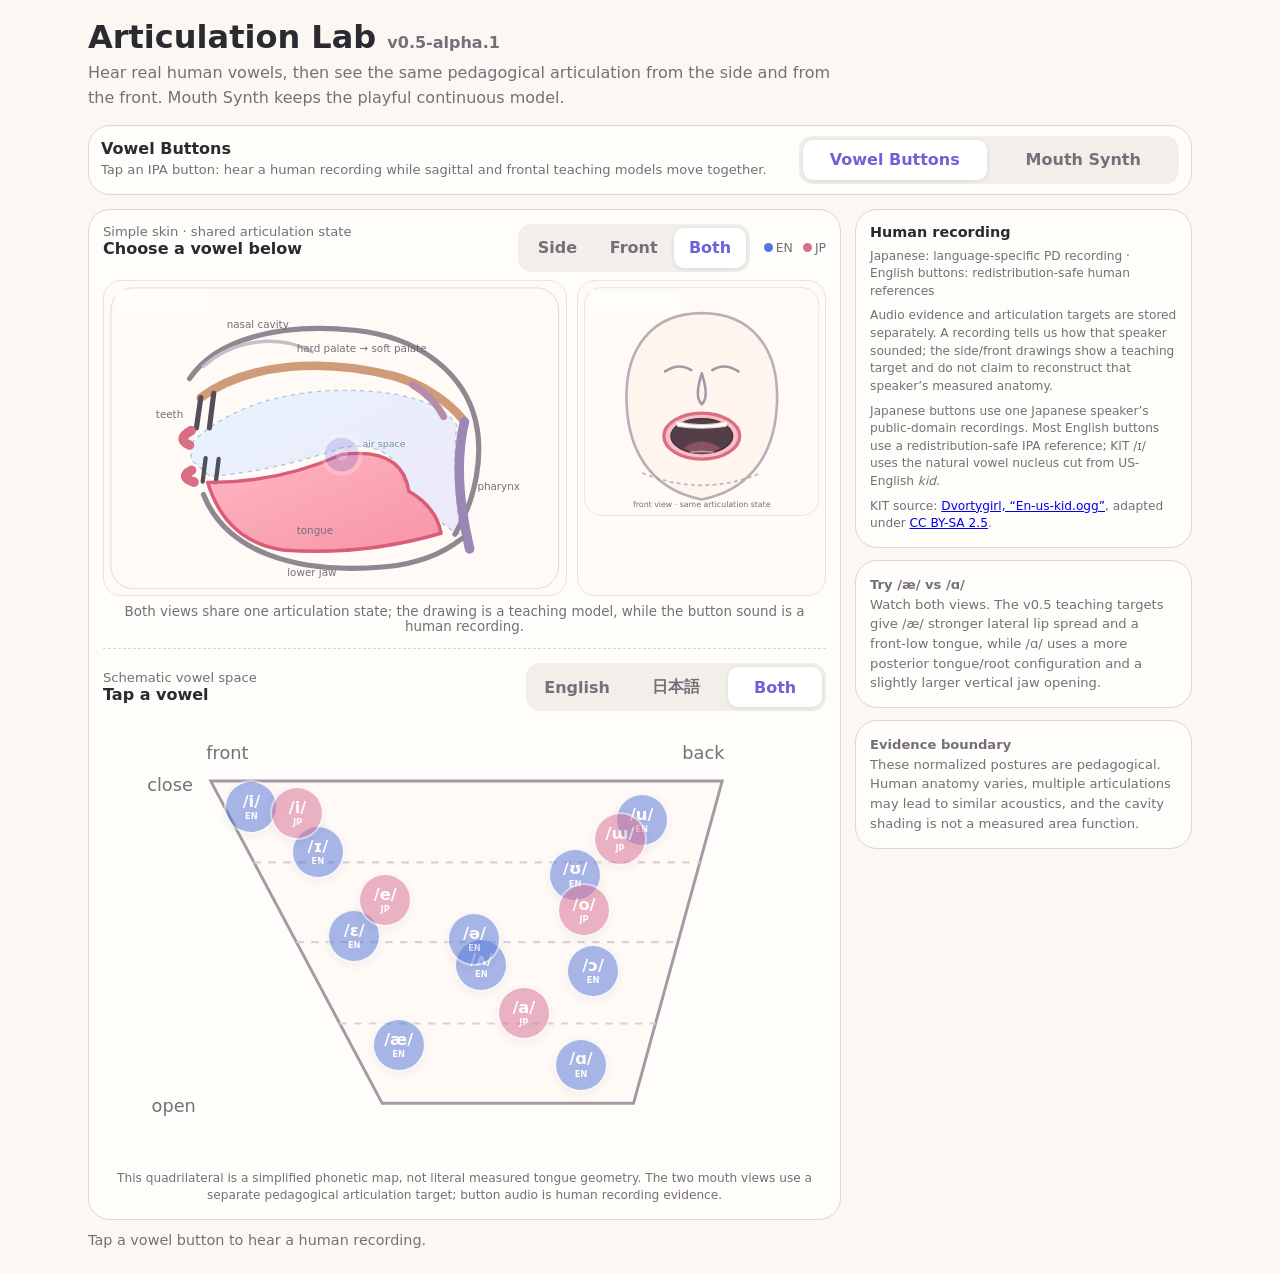
==== articulation-lab/index.html @ a5588b1d "Expose natural coordination and honest acoustic labels" ====
<!doctype html>
<html lang="en">
<head>
  <meta charset="utf-8" />
  <meta name="viewport" content="width=device-width,initial-scale=1" />
  <meta name="color-scheme" content="light" />
  <title>Articulation Lab v0.5-alpha.1</title>
  <link rel="stylesheet" href="styles/base.css" />
</head>
<body>
  <main class="app">
    <header class="hero">
      <div>
        <h1>Articulation Lab <small>v0.5-alpha.1</small></h1>
        <p>Hear real human vowels, then see the same pedagogical articulation from the side and from the front. Mouth Synth keeps the playful continuous model.</p>
      </div>
      <button id="voiceButton" class="voice synth-only" type="button">VOICE ON</button>
    </header>

    <section class="mode-switch panel compact-panel" aria-label="Play mode">
      <div class="mode-copy">
        <strong id="modeTitle">Vowel Buttons</strong>
        <span id="modeDescription">Tap an IPA button: hear a human recording while sagittal and frontal teaching models move together.</span>
      </div>
      <div class="segmented two mode-tabs">
        <button type="button" class="selected" data-play-mode="buttons">Vowel Buttons</button>
        <button type="button" data-play-mode="synth">Mouth Synth</button>
      </div>
    </section>

    <div class="layout">
      <section class="panel stage-panel">
        <div class="stage-head">
          <div>
            <div class="eyebrow">Simple skin · shared articulation state</div>
            <strong id="selectedVowel">Choose a vowel below</strong>
          </div>
          <div class="stage-tools">
            <div class="segmented three view-tabs" aria-label="Articulation view">
              <button type="button" data-view-mode="sagittal">Side</button>
              <button type="button" data-view-mode="frontal">Front</button>
              <button type="button" class="selected" data-view-mode="both">Both</button>
            </div>
            <div class="legend buttons-only"><span class="dot en"></span>EN <span class="dot jp"></span>JP</div>
          </div>
        </div>

        <div class="visual-stage-grid">
          <div class="view-card sagittal-view-card">
            <div class="view-label">Sagittal · side</div>
            <div id="mouthMount"></div>
          </div>
          <div class="view-card frontal-view-card">
            <div class="view-label">Frontal · front</div>
            <div id="frontalMount"></div>
          </div>
        </div>
        <div id="dragHint" class="drag-hint">Both views share one articulation state; the drawing is a teaching model, while the button sound is a human recording.</div>

        <section id="vowelMapSection" class="vowel-map-section buttons-only" aria-labelledby="vowelMapTitle">
          <div class="map-head">
            <div>
              <div class="eyebrow">Schematic vowel space</div>
              <strong id="vowelMapTitle">Tap a vowel</strong>
            </div>
            <div class="segmented three language-tabs">
              <button type="button" data-language-mode="english">English</button>
              <button type="button" data-language-mode="japanese">日本語</button>
              <button type="button" class="selected" data-language-mode="both">Both</button>
            </div>
          </div>
          <div id="vowelMapMount"></div>
          <p class="mini-note map-note">This quadrilateral is a simplified phonetic map, not literal measured tongue geometry. The two mouth views use a separate pedagogical articulation target; button audio is human recording evidence.</p>
        </section>

        <div class="readouts synth-only">
          <div class="readout"><span>Synth F1</span><strong id="f1Value">—</strong></div>
          <div class="readout"><span>Synth F2</span><strong id="f2Value">—</strong></div>
          <div class="readout"><span>Synth F3</span><strong id="f3Value">—</strong></div>
        </div>
        <div class="model-tag synth-only">Mouth Synth articulation→formant map = pedagogical model · not measured anatomy</div>
      </section>

      <aside class="side">
        <section class="panel buttons-only">
          <div class="section-title">Human recording</div>
          <div id="recordingHint" class="mini-note">Loading local recording set…</div>
          <p class="mini-note">Audio evidence and articulation targets are stored separately. A recording tells us how that speaker sounded; the side/front drawings show a teaching target and do not claim to reconstruct that speaker’s measured anatomy.</p>
          <p class="mini-note">Japanese buttons use one Japanese speaker’s public-domain recordings. Most English buttons use a redistribution-safe IPA reference; KIT /ɪ/ uses the natural vowel nucleus cut from US-English <em>kid</em>.</p>
          <p class="mini-note">KIT source: <a href="https://commons.wikimedia.org/wiki/File:En-us-kid.ogg" target="_blank" rel="noreferrer">Dvortygirl, “En-us-kid.ogg”</a>, adapted under <a href="https://creativecommons.org/licenses/by-sa/2.5/" target="_blank" rel="noreferrer">CC BY-SA 2.5</a>.</p>
        </section>

        <section class="panel synth-only">
          <div class="section-title">Synth voice + articulation</div>
          <label class="select-label" for="voiceProfile">Voice</label>
          <select id="voiceProfile" class="voice-select"></select>
          <div id="voiceHint" class="mini-note"></div>

          <div class="control">
            <span class="control-row"><span>Free articulation</span><span>coordination</span></span>
            <div class="segmented two coordination-tabs" aria-label="Free articulation coordination mode">
              <button type="button" data-coordination-mode="independent">Independent</button>
              <button type="button" class="selected" data-coordination-mode="natural">Natural</button>
            </div>
            <div id="coordinationHint" class="mini-note">Natural: dragging the tongue also follows a smooth pedagogical jaw/lip/root coordination field built from the vowel targets.</div>
          </div>

          <label class="control">
            <span class="control-row"><span>Pitch</span><span id="f0Value">245 Hz</span></span>
            <input id="f0" type="range" min="80" max="320" step="1" value="245" />
          </label>
          <label class="control">
            <span class="control-row"><span>Jaw opening</span><span>closed ↔ open · affects F1</span></span>
            <input id="jawOpening" type="range" min="0" max="1" step="0.01" value="0.48" />
          </label>
          <label class="control">
            <span class="control-row"><span>Lip spread</span><span>neutral ↔ spread · visual axis</span></span>
            <input id="lipSpread" type="range" min="0" max="1" step="0.01" value="0.12" />
          </label>
          <label class="control">
            <span class="control-row"><span>Lip rounding</span><span>unrounded ↔ rounded · affects formants</span></span>
            <input id="lipRounding" type="range" min="0" max="1" step="0.01" value="0.1" />
          </label>
          <p class="mini-note">Current synth acoustics respond directly to tongue body position, jaw opening and lip rounding. Lip spread and tongue-root retraction are visual/model-state axes in this alpha; stronger acoustic coupling is deferred until a more principled tract model is used.</p>
        </section>

        <section class="panel note buttons-only">
          <strong>Try /æ/ vs /ɑ/</strong><br />
          Watch both views. The v0.5 teaching targets give /æ/ stronger lateral lip spread and a front-low tongue, while /ɑ/ uses a more posterior tongue/root configuration and a slightly larger vertical jaw opening.
        </section>

        <section class="panel note synth-only">
          <strong>Mouth Synth = continuous synthesis</strong><br />
          In <strong>Natural</strong>, dragging the tongue also moves jaw/lips/root using a smooth interpolation of the vowel teaching targets. In <strong>Independent</strong>, every control stays separate so you can explore unusual combinations deliberately.
        </section>

        <section class="panel note">
          <strong>Evidence boundary</strong><br />
          These normalized postures are pedagogical. Human anatomy varies, multiple articulations may lead to similar acoustics, and the cavity shading is not a measured area function.
        </section>
      </aside>
    </div>
    <div id="status" class="status" aria-live="polite">Tap a vowel button to hear a human recording.</div>
  </main>

  <script src="data/voice-profiles.js"></script>
  <script src="data/articulation-targets.js"></script>
  <script src="data/vowel-presets.js"></script>
  <script src="src/state-store.js"></script>
  <script src="src/constraint-mapper.js"></script>
  <script src="src/natural-coordination.js"></script>
  <script src="src/audio/formant-engine.js"></script>
  <script src="src/audio/sample-player.js"></script>
  <script src="src/renderers/simple-renderer.js"></script>
  <script src="src/renderers/frontal-renderer.js"></script>
  <script src="src/renderers/vowel-map.js"></script>
  <script src="src/app.js"></script>
</body>
</html>
---- articulation-lab/styles/base.css ----
:root {
  --bg:#fbf8f3; --panel:#fffdf9; --card:#fff8f1; --text:#2c2a31; --muted:#746f79;
  --border:#ded6cf; --accent:#6c63d9; --accent-soft:#eceafd; --tongue:#f47f98;
  --palate:#cf9b78; --lip:#d96d82; --airway:#9b86b8; --en:#5577d8; --jp:#d86f93;
}
*{box-sizing:border-box} body{margin:0;background:var(--bg);color:var(--text);font-family:ui-rounded,"Hiragino Maru Gothic ProN","Yu Gothic",system-ui,sans-serif}
button,input,select{font:inherit} button{touch-action:manipulation}.app{max-width:1140px;margin:0 auto;padding:18px}
.hero{display:flex;align-items:flex-start;justify-content:space-between;gap:18px;margin-bottom:14px}.hero h1{font-size:clamp(1.35rem,4vw,2rem);margin:0 0 5px}.hero h1 small{font-size:.5em;color:var(--muted)}.hero p{margin:0;color:var(--muted);max-width:760px;line-height:1.55}
.voice{min-height:48px;border:0;border-radius:16px;padding:0 18px;background:var(--accent);color:white;font-weight:800;cursor:pointer;box-shadow:0 5px 0 rgba(53,46,120,.16)}.voice.active{background:#d45d76}
.panel{background:var(--panel);border:1px solid var(--border);border-radius:22px;padding:14px}.compact-panel{padding:10px 12px}.mode-switch{display:flex;align-items:center;justify-content:space-between;gap:14px;margin-bottom:14px}.mode-copy{min-width:0}.mode-copy strong{display:block}.mode-copy span{display:block;margin-top:3px;color:var(--muted);font-size:.82rem;line-height:1.4}.mode-tabs{min-width:310px;max-width:380px;width:38%}
.layout{display:grid;grid-template-columns:minmax(0,1.52fr) minmax(280px,.68fr);gap:14px}.stage-head{display:flex;justify-content:space-between;gap:12px;align-items:flex-start;margin-bottom:8px}.stage-tools{display:flex;align-items:center;justify-content:flex-end;gap:8px;flex-wrap:wrap}.view-tabs{min-width:232px}.eyebrow{color:var(--muted);font-size:.82rem}.legend{font-size:.78rem;color:var(--muted);white-space:nowrap}.dot{display:inline-block;width:9px;height:9px;border-radius:99px;margin:0 3px 0 6px}.dot.en{background:var(--en)}.dot.jp{background:var(--jp)}
.visual-stage-grid{display:grid;grid-template-columns:minmax(0,1.3fr) minmax(210px,.7fr);gap:10px;align-items:stretch}.view-card{position:relative;min-width:0;border:1px solid #ebe3dc;border-radius:18px;background:#fffaf6;padding:6px;overflow:hidden}.view-label{position:absolute;z-index:3;top:10px;left:12px;border-radius:999px;background:rgba(255,253,249,.88);backdrop-filter:blur(3px);padding:4px 8px;font-size:.68rem;color:var(--muted);border:1px solid rgba(222,214,207,.8)}
#mouthMount,#frontalMount{width:100%}.mouth-stage{position:relative;width:100%}.mouth-svg{width:100%;height:auto;display:block;touch-action:none}.cavity-bg{fill:#fffaf5;stroke:var(--border)}.cavity-air{fill:url(#airGlow);stroke:#a9c7df;stroke-width:1.5;stroke-dasharray:5 5}.air-label{font-size:11px;fill:#7993a7}.face-line,.jaw-line{fill:none;stroke:#8f8891;stroke-width:6;stroke-linecap:round}.palate-line{fill:none;stroke:var(--palate);stroke-width:10;stroke-linecap:round}.nasal-line{fill:none;stroke:#c7bec9;stroke-width:4;stroke-linecap:round}.teeth-line{fill:none;stroke:#544f57;stroke-width:6;stroke-linecap:round}.lower-teeth{stroke-width:5}.lip-line{fill:none;stroke:var(--lip);stroke-width:11;stroke-linecap:round}.pharynx-line{fill:none;stroke:var(--airway);stroke-width:11;stroke-linecap:round}.velum-line{fill:none;stroke:#b58caa;stroke-width:8;stroke-linecap:round}.tongue-shape{fill:url(#tongueGlow);fill-opacity:.72;stroke:#d95d79;stroke-width:4;stroke-linejoin:round}.tongue-handle{fill:var(--accent);stroke:white;stroke-width:5;cursor:default;opacity:.22;transition:opacity .15s ease}.tongue-handle-dot{fill:white;opacity:.22;transition:opacity .15s ease}.mouth-interactive .tongue-handle{cursor:grab;opacity:1}.mouth-interactive .tongue-handle-dot{opacity:1}.mouth-interactive .tongue-handle:active{cursor:grabbing}.tongue-handle:focus{outline:none;stroke:#332c83;stroke-width:7}.anatomy-label{font-size:12px;fill:var(--muted)}
.frontal-face{fill:#fff4ee;stroke:#b9afb5;stroke-width:4}.frontal-eye,.frontal-nose{fill:none;stroke:#a49aa5;stroke-width:4;stroke-linecap:round}.frontal-lip{fill:#f7acba;fill-opacity:.76;stroke:var(--lip);stroke-width:5;stroke-linejoin:round}.frontal-mouth-opening{fill:#523d49;stroke:#3f3038;stroke-width:2}.frontal-teeth{fill:#fffdf8;stroke:#ddd3cc;stroke-width:1.5}.frontal-teeth.lower{fill:#fffaf4}.frontal-tongue{fill:var(--tongue);stroke:#d95d79;stroke-width:2;transition:opacity .12s ease}.frontal-jaw-guide{fill:none;stroke:#a49aa5;stroke-width:3;stroke-dasharray:6 5;opacity:.62}.frontal-stage[data-rounded="true"] .frontal-lip{stroke-width:7}.frontal-stage[data-spread="true"] .frontal-mouth-opening{stroke-width:1.5}
.drag-hint{margin-top:8px;text-align:center;color:var(--muted);font-size:.84rem}.readouts{display:grid;grid-template-columns:repeat(3,1fr);gap:8px;margin-top:10px}.readout{border:1px solid var(--border);border-radius:14px;padding:9px;text-align:center;background:white}.readout span{display:block;color:var(--muted);font-size:.75rem}.readout strong{display:block;margin-top:2px}.side{display:flex;flex-direction:column;gap:12px}.section-title{font-size:.9rem;font-weight:800;margin-bottom:8px}.segmented{display:grid;gap:5px;background:#f2eee9;padding:4px;border-radius:14px}.segmented.two{grid-template-columns:1fr 1fr}.segmented.three{grid-template-columns:repeat(3,1fr)}.segmented button{min-height:40px;border:0;border-radius:10px;background:transparent;color:var(--muted);cursor:pointer;font-weight:700;padding:4px 7px}.segmented button.selected{background:#fff;color:var(--accent);box-shadow:0 1px 5px rgba(50,43,55,.10)}.select-label{font-size:.8rem;color:var(--muted);display:block;margin-bottom:5px}.voice-select{width:100%;min-height:44px;border:1px solid var(--border);border-radius:13px;background:white;color:var(--text);padding:0 10px}.control{display:block;margin:12px 0}.control-row{display:flex;justify-content:space-between;gap:8px;font-size:.88rem}.control-row span:last-child{color:var(--muted)}input[type=range]{width:100%;margin-top:8px;accent-color:var(--accent);min-height:28px}.note{font-size:.82rem;line-height:1.5;color:var(--muted)}.mini-note{font-size:.76rem;line-height:1.45;color:var(--muted);margin:7px 0 0}.status{margin-top:12px;min-height:24px;color:var(--muted);font-size:.9rem}.model-tag{display:inline-block;margin-top:8px;border-radius:999px;background:#f0ece7;padding:5px 8px;font-size:.74rem;color:#625d64}
.vowel-map-section{margin-top:14px;padding-top:14px;border-top:1px dashed var(--border)}.map-head{display:flex;align-items:center;justify-content:space-between;gap:12px;margin-bottom:8px}.language-tabs{min-width:300px}.vowel-map-wrap{position:relative;max-width:680px;margin:4px auto 0}.vowel-map-svg{display:block;width:100%;height:auto}.quad-outline{fill:#fffaf6;stroke:#a49aa5;stroke-width:2}.quad-grid{fill:none;stroke:#d9d1d7;stroke-width:1.5;stroke-dasharray:5 5}.quad-label{font-size:12px;fill:var(--muted)}.vowel-button-layer{position:absolute;inset:0;pointer-events:none}.vowel-map-btn{position:absolute;transform:translate(-50%,-50%);pointer-events:auto;width:54px;height:54px;border-radius:999px;border:2px solid rgba(255,255,255,.92);color:#fff;font-weight:850;display:flex;flex-direction:column;align-items:center;justify-content:center;line-height:1;padding:2px;box-shadow:0 3px 10px rgba(40,35,50,.11);cursor:pointer;opacity:.52;transition:transform .12s ease,opacity .12s ease,box-shadow .12s ease}.vowel-map-btn span{font-size:1.02rem}.vowel-map-btn small{font-size:.52rem;margin-top:2px}.map-english{background:var(--en)}.map-japanese{background:var(--jp)}.vowel-map-btn:hover,.vowel-map-btn:focus-visible{opacity:.82}.vowel-map-btn.selected{opacity:.84;transform:translate(-50%,-50%) scale(1.12);box-shadow:0 0 0 3px rgba(255,255,255,.95),0 4px 14px rgba(40,35,50,.18)}.vowel-map-btn.sounding{animation:vowel-pop .5s ease}.map-note{text-align:center}
@keyframes vowel-pop{0%{transform:translate(-50%,-50%) scale(1)}24%{transform:translate(-50%,-50%) scale(1.24)}100%{transform:translate(-50%,-50%) scale(1.12)}}
body[data-play-mode="buttons"] .synth-only{display:none!important}body[data-play-mode="synth"] .buttons-only{display:none!important}
body[data-view-mode="sagittal"] .frontal-view-card{display:none}body[data-view-mode="sagittal"] .visual-stage-grid{grid-template-columns:1fr}body[data-view-mode="frontal"] .sagittal-view-card{display:none}body[data-view-mode="frontal"] .visual-stage-grid{grid-template-columns:minmax(220px,520px);justify-content:center}
@media(max-width:760px){.app{padding:12px}.hero{flex-direction:column}.voice{width:100%}.layout{grid-template-columns:1fr}.mode-switch{align-items:stretch;flex-direction:column}.mode-tabs{width:100%;max-width:none;min-width:0}.stage-head{flex-direction:column;align-items:stretch}.stage-tools{justify-content:stretch}.view-tabs{width:100%;min-width:0}.legend{text-align:right}.visual-stage-grid{grid-template-columns:1fr}.map-head{align-items:stretch;flex-direction:column}.language-tabs{min-width:0;width:100%}.vowel-map-btn{width:46px;height:46px}.vowel-map-btn span{font-size:.88rem}.quad-label{font-size:11px}}
@media(prefers-reduced-motion:reduce){*{scroll-behavior:auto!important;transition:none!important;animation:none!important}}
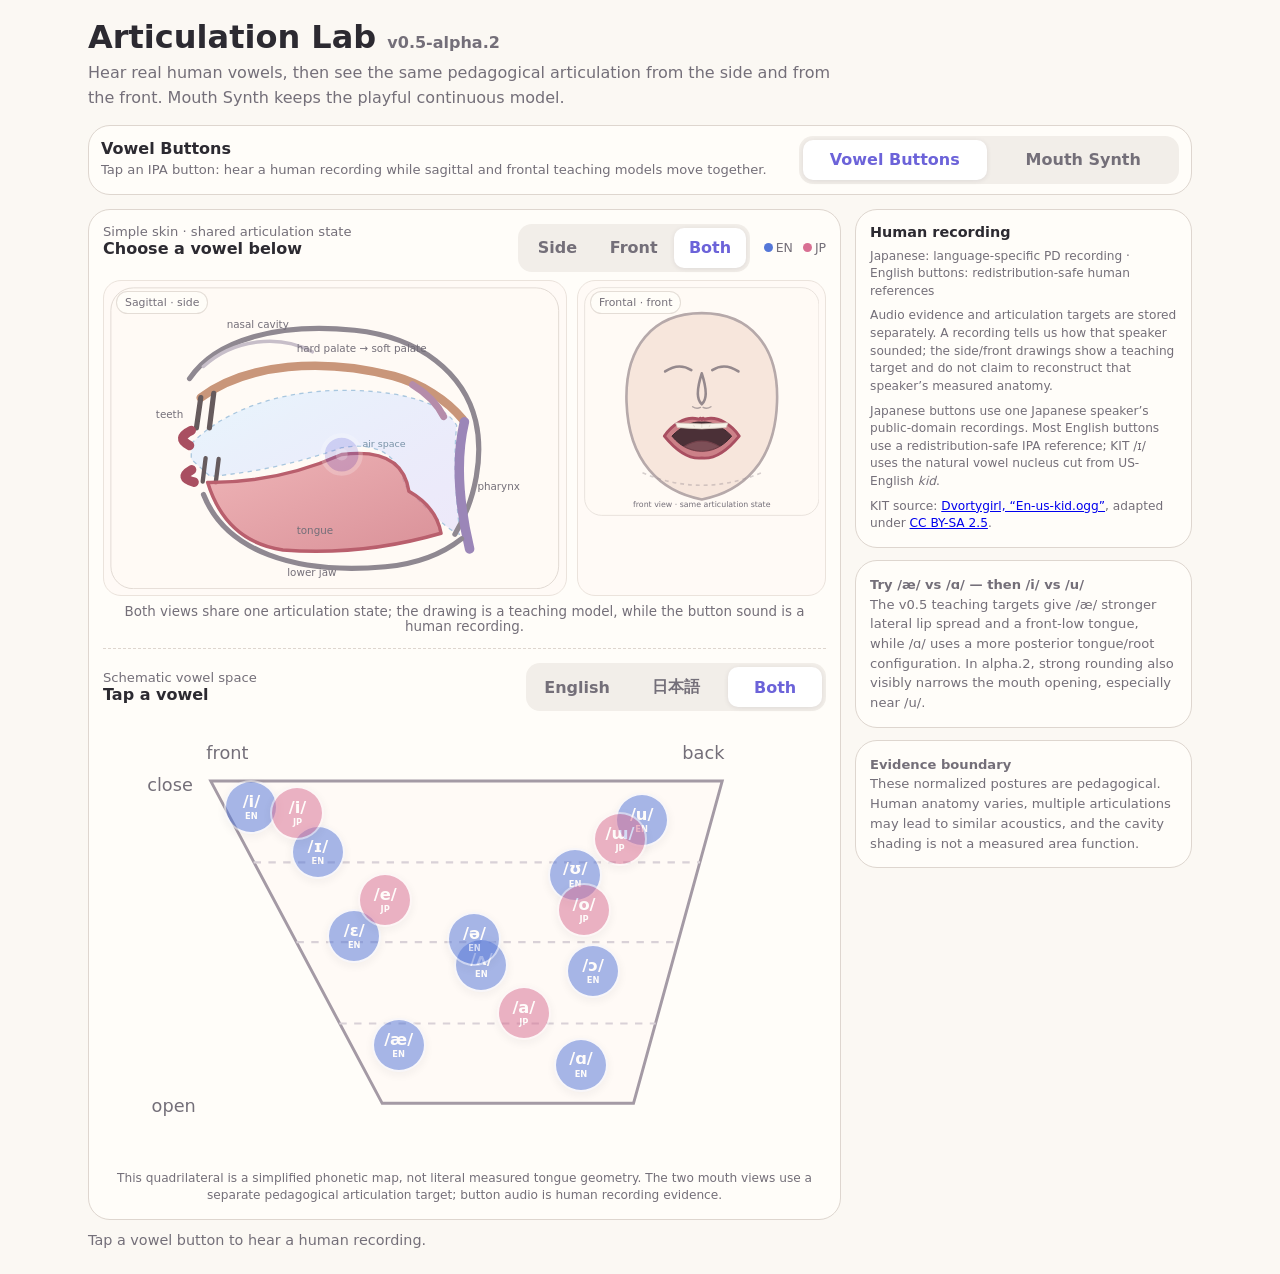
==== commit c4363cb6: "Add approximate IPA readout and tag alpha.2" ====
--- a/articulation-lab/index.html
+++ b/articulation-lab/index.html
@@ -4,14 +4,14 @@
   <meta charset="utf-8" />
   <meta name="viewport" content="width=device-width,initial-scale=1" />
   <meta name="color-scheme" content="light" />
-  <title>Articulation Lab v0.5-alpha.1</title>
+  <title>Articulation Lab v0.5-alpha.2</title>
   <link rel="stylesheet" href="styles/base.css" />
 </head>
 <body>
   <main class="app">
     <header class="hero">
       <div>
-        <h1>Articulation Lab <small>v0.5-alpha.1</small></h1>
+        <h1>Articulation Lab <small>v0.5-alpha.2</small></h1>
         <p>Hear real human vowels, then see the same pedagogical articulation from the side and from the front. Mouth Synth keeps the playful continuous model.</p>
       </div>
       <button id="voiceButton" class="voice synth-only" type="button">VOICE ON</button>
@@ -73,6 +73,14 @@
           <p class="mini-note map-note">This quadrilateral is a simplified phonetic map, not literal measured tongue geometry. The two mouth views use a separate pedagogical articulation target; button audio is human recording evidence.</p>
         </section>
 
+        <div class="approx-ipa synth-only" aria-live="polite">
+          <div class="approx-ipa-copy">
+            <span>Approx. IPA · current synth sound</span>
+            <small id="approxIpaNote">VOICE ON to show the nearest modeled IPA vowel.</small>
+          </div>
+          <strong id="approxIpaValue">—</strong>
+        </div>
+
         <div class="readouts synth-only">
           <div class="readout"><span>Synth F1</span><strong id="f1Value">—</strong></div>
           <div class="readout"><span>Synth F2</span><strong id="f2Value">—</strong></div>
@@ -122,11 +130,12 @@
             <input id="lipRounding" type="range" min="0" max="1" step="0.01" value="0.1" />
           </label>
           <p class="mini-note">Current synth acoustics respond directly to tongue body position, jaw opening and lip rounding. Lip spread and tongue-root retraction are visual/model-state axes in this alpha; stronger acoustic coupling is deferred until a more principled tract model is used.</p>
+          <p class="mini-note">Approx. IPA is the nearest vowel anchor in this synth’s own modeled F1/F2/F3 space. It is a teaching hint, not automatic phonetic transcription of a human voice.</p>
         </section>
 
         <section class="panel note buttons-only">
-          <strong>Try /æ/ vs /ɑ/</strong><br />
-          Watch both views. The v0.5 teaching targets give /æ/ stronger lateral lip spread and a front-low tongue, while /ɑ/ uses a more posterior tongue/root configuration and a slightly larger vertical jaw opening.
+          <strong>Try /æ/ vs /ɑ/ — then /i/ vs /u/</strong><br />
+          The v0.5 teaching targets give /æ/ stronger lateral lip spread and a front-low tongue, while /ɑ/ uses a more posterior tongue/root configuration. In alpha.2, strong rounding also visibly narrows the mouth opening, especially near /u/.
         </section>
 
         <section class="panel note synth-only">
@@ -150,6 +159,7 @@
   <script src="src/constraint-mapper.js"></script>
   <script src="src/natural-coordination.js"></script>
   <script src="src/audio/formant-engine.js"></script>
+  <script src="src/approx-ipa.js"></script>
   <script src="src/audio/sample-player.js"></script>
   <script src="src/renderers/simple-renderer.js"></script>
   <script src="src/renderers/frontal-renderer.js"></script>
--- a/articulation-lab/styles/base.css
+++ b/articulation-lab/styles/base.css
@@ -1,7 +1,8 @@
 :root {
   --bg:#fbf8f3; --panel:#fffdf9; --card:#fff8f1; --text:#2c2a31; --muted:#746f79;
-  --border:#ded6cf; --accent:#6c63d9; --accent-soft:#eceafd; --tongue:#f47f98;
-  --palate:#cf9b78; --lip:#d96d82; --airway:#9b86b8; --en:#5577d8; --jp:#d86f93;
+  --border:#ded6cf; --accent:#6c63d9; --accent-soft:#eceafd;
+  --tongue:#d98a92; --tongue-edge:#b95f6d; --palate:#c9967a; --lip:#a94f61; --lip-fill:#c97982;
+  --mouth:#4b3037; --teeth:#f7f1e8; --skin:#f1d9cb; --airway:#9b86b8; --en:#5577d8; --jp:#d86f93;
 }
 *{box-sizing:border-box} body{margin:0;background:var(--bg);color:var(--text);font-family:ui-rounded,"Hiragino Maru Gothic ProN","Yu Gothic",system-ui,sans-serif}
 button,input,select{font:inherit} button{touch-action:manipulation}.app{max-width:1140px;margin:0 auto;padding:18px}
@@ -10,12 +11,13 @@
 .panel{background:var(--panel);border:1px solid var(--border);border-radius:22px;padding:14px}.compact-panel{padding:10px 12px}.mode-switch{display:flex;align-items:center;justify-content:space-between;gap:14px;margin-bottom:14px}.mode-copy{min-width:0}.mode-copy strong{display:block}.mode-copy span{display:block;margin-top:3px;color:var(--muted);font-size:.82rem;line-height:1.4}.mode-tabs{min-width:310px;max-width:380px;width:38%}
 .layout{display:grid;grid-template-columns:minmax(0,1.52fr) minmax(280px,.68fr);gap:14px}.stage-head{display:flex;justify-content:space-between;gap:12px;align-items:flex-start;margin-bottom:8px}.stage-tools{display:flex;align-items:center;justify-content:flex-end;gap:8px;flex-wrap:wrap}.view-tabs{min-width:232px}.eyebrow{color:var(--muted);font-size:.82rem}.legend{font-size:.78rem;color:var(--muted);white-space:nowrap}.dot{display:inline-block;width:9px;height:9px;border-radius:99px;margin:0 3px 0 6px}.dot.en{background:var(--en)}.dot.jp{background:var(--jp)}
 .visual-stage-grid{display:grid;grid-template-columns:minmax(0,1.3fr) minmax(210px,.7fr);gap:10px;align-items:stretch}.view-card{position:relative;min-width:0;border:1px solid #ebe3dc;border-radius:18px;background:#fffaf6;padding:6px;overflow:hidden}.view-label{position:absolute;z-index:3;top:10px;left:12px;border-radius:999px;background:rgba(255,253,249,.88);backdrop-filter:blur(3px);padding:4px 8px;font-size:.68rem;color:var(--muted);border:1px solid rgba(222,214,207,.8)}
-#mouthMount,#frontalMount{width:100%}.mouth-stage{position:relative;width:100%}.mouth-svg{width:100%;height:auto;display:block;touch-action:none}.cavity-bg{fill:#fffaf5;stroke:var(--border)}.cavity-air{fill:url(#airGlow);stroke:#a9c7df;stroke-width:1.5;stroke-dasharray:5 5}.air-label{font-size:11px;fill:#7993a7}.face-line,.jaw-line{fill:none;stroke:#8f8891;stroke-width:6;stroke-linecap:round}.palate-line{fill:none;stroke:var(--palate);stroke-width:10;stroke-linecap:round}.nasal-line{fill:none;stroke:#c7bec9;stroke-width:4;stroke-linecap:round}.teeth-line{fill:none;stroke:#544f57;stroke-width:6;stroke-linecap:round}.lower-teeth{stroke-width:5}.lip-line{fill:none;stroke:var(--lip);stroke-width:11;stroke-linecap:round}.pharynx-line{fill:none;stroke:var(--airway);stroke-width:11;stroke-linecap:round}.velum-line{fill:none;stroke:#b58caa;stroke-width:8;stroke-linecap:round}.tongue-shape{fill:url(#tongueGlow);fill-opacity:.72;stroke:#d95d79;stroke-width:4;stroke-linejoin:round}.tongue-handle{fill:var(--accent);stroke:white;stroke-width:5;cursor:default;opacity:.22;transition:opacity .15s ease}.tongue-handle-dot{fill:white;opacity:.22;transition:opacity .15s ease}.mouth-interactive .tongue-handle{cursor:grab;opacity:1}.mouth-interactive .tongue-handle-dot{opacity:1}.mouth-interactive .tongue-handle:active{cursor:grabbing}.tongue-handle:focus{outline:none;stroke:#332c83;stroke-width:7}.anatomy-label{font-size:12px;fill:var(--muted)}
-.frontal-face{fill:#fff4ee;stroke:#b9afb5;stroke-width:4}.frontal-eye,.frontal-nose{fill:none;stroke:#a49aa5;stroke-width:4;stroke-linecap:round}.frontal-lip{fill:#f7acba;fill-opacity:.76;stroke:var(--lip);stroke-width:5;stroke-linejoin:round}.frontal-mouth-opening{fill:#523d49;stroke:#3f3038;stroke-width:2}.frontal-teeth{fill:#fffdf8;stroke:#ddd3cc;stroke-width:1.5}.frontal-teeth.lower{fill:#fffaf4}.frontal-tongue{fill:var(--tongue);stroke:#d95d79;stroke-width:2;transition:opacity .12s ease}.frontal-jaw-guide{fill:none;stroke:#a49aa5;stroke-width:3;stroke-dasharray:6 5;opacity:.62}.frontal-stage[data-rounded="true"] .frontal-lip{stroke-width:7}.frontal-stage[data-spread="true"] .frontal-mouth-opening{stroke-width:1.5}
-.drag-hint{margin-top:8px;text-align:center;color:var(--muted);font-size:.84rem}.readouts{display:grid;grid-template-columns:repeat(3,1fr);gap:8px;margin-top:10px}.readout{border:1px solid var(--border);border-radius:14px;padding:9px;text-align:center;background:white}.readout span{display:block;color:var(--muted);font-size:.75rem}.readout strong{display:block;margin-top:2px}.side{display:flex;flex-direction:column;gap:12px}.section-title{font-size:.9rem;font-weight:800;margin-bottom:8px}.segmented{display:grid;gap:5px;background:#f2eee9;padding:4px;border-radius:14px}.segmented.two{grid-template-columns:1fr 1fr}.segmented.three{grid-template-columns:repeat(3,1fr)}.segmented button{min-height:40px;border:0;border-radius:10px;background:transparent;color:var(--muted);cursor:pointer;font-weight:700;padding:4px 7px}.segmented button.selected{background:#fff;color:var(--accent);box-shadow:0 1px 5px rgba(50,43,55,.10)}.select-label{font-size:.8rem;color:var(--muted);display:block;margin-bottom:5px}.voice-select{width:100%;min-height:44px;border:1px solid var(--border);border-radius:13px;background:white;color:var(--text);padding:0 10px}.control{display:block;margin:12px 0}.control-row{display:flex;justify-content:space-between;gap:8px;font-size:.88rem}.control-row span:last-child{color:var(--muted)}input[type=range]{width:100%;margin-top:8px;accent-color:var(--accent);min-height:28px}.note{font-size:.82rem;line-height:1.5;color:var(--muted)}.mini-note{font-size:.76rem;line-height:1.45;color:var(--muted);margin:7px 0 0}.status{margin-top:12px;min-height:24px;color:var(--muted);font-size:.9rem}.model-tag{display:inline-block;margin-top:8px;border-radius:999px;background:#f0ece7;padding:5px 8px;font-size:.74rem;color:#625d64}
+#mouthMount,#frontalMount{width:100%}.mouth-stage{position:relative;width:100%}.mouth-svg{width:100%;height:auto;display:block;touch-action:none}.cavity-bg{fill:#fffaf5;stroke:var(--border)}.cavity-air{fill:url(#airGlow);stroke:#a9c7df;stroke-width:1.5;stroke-dasharray:5 5}.air-label{font-size:11px;fill:#7993a7}.face-line,.jaw-line{fill:none;stroke:#8f8891;stroke-width:6;stroke-linecap:round}.palate-line{fill:none;stroke:var(--palate);stroke-width:10;stroke-linecap:round}.nasal-line{fill:none;stroke:#c7bec9;stroke-width:4;stroke-linecap:round}.teeth-line{fill:none;stroke:#665b5d;stroke-width:6;stroke-linecap:round}.lower-teeth{stroke-width:5}.lip-line{fill:none;stroke:var(--lip);stroke-width:11;stroke-linecap:round}.pharynx-line{fill:none;stroke:var(--airway);stroke-width:11;stroke-linecap:round}.velum-line{fill:none;stroke:#b58caa;stroke-width:8;stroke-linecap:round}.tongue-shape{fill:url(#tongueGlow);fill-opacity:.78;stroke:var(--tongue-edge);stroke-width:4;stroke-linejoin:round}.tongue-handle{fill:var(--accent);stroke:white;stroke-width:5;cursor:default;opacity:.22;transition:opacity .15s ease}.tongue-handle-dot{fill:white;opacity:.22;transition:opacity .15s ease}.mouth-interactive .tongue-handle{cursor:grab;opacity:1}.mouth-interactive .tongue-handle-dot{opacity:1}.mouth-interactive .tongue-handle:active{cursor:grabbing}.tongue-handle:focus{outline:none;stroke:#332c83;stroke-width:7}.anatomy-label{font-size:12px;fill:var(--muted)}
+.frontal-face{fill:var(--skin);fill-opacity:.58;stroke:#b6a9aa;stroke-width:4}.frontal-eye,.frontal-nose,.frontal-nostril{fill:none;stroke:#95898d;stroke-width:4;stroke-linecap:round}.frontal-nostril{stroke-width:2.2;opacity:.72}.frontal-lip{fill:var(--lip-fill);fill-opacity:.92;stroke:var(--lip);stroke-width:4.5;stroke-linejoin:round}.frontal-mouth-opening{fill:var(--mouth);stroke:#3b272d;stroke-width:1.5}.frontal-teeth{fill:var(--teeth);stroke:#d3c6bb;stroke-width:1.2}.frontal-teeth.lower{fill:#f4ece2}.frontal-tooth-separators{fill:none;stroke:#c9bcb1;stroke-width:1}.frontal-tongue{fill:var(--tongue);stroke:var(--tongue-edge);stroke-width:1.8;transition:opacity .12s ease}.frontal-jaw-guide{fill:none;stroke:#9e9296;stroke-width:2.5;stroke-dasharray:6 6;opacity:.42}.frontal-stage[data-rounded="true"] .frontal-lip{stroke-width:5.5}.frontal-stage[data-strong-rounded="true"] .frontal-lip{stroke-width:6.5}.frontal-stage[data-spread="true"] .frontal-mouth-opening{stroke-width:1}
+.drag-hint{margin-top:8px;text-align:center;color:var(--muted);font-size:.84rem}.approx-ipa{margin-top:10px;border:1px solid #d9d4f3;background:#f7f5ff;border-radius:16px;padding:10px 12px;display:flex;align-items:center;justify-content:space-between;gap:12px}.approx-ipa-copy{min-width:0}.approx-ipa-copy span{display:block;color:var(--muted);font-size:.74rem}.approx-ipa-copy small{display:block;margin-top:2px;color:var(--muted);font-size:.69rem;line-height:1.35}.approx-ipa strong{font-size:1.45rem;line-height:1;color:#4d45b5;white-space:nowrap}.approx-ipa strong.sounding{animation:ipa-breathe 1.2s ease-in-out infinite}.readouts{display:grid;grid-template-columns:repeat(3,1fr);gap:8px;margin-top:8px}.readout{border:1px solid var(--border);border-radius:14px;padding:9px;text-align:center;background:white}.readout span{display:block;color:var(--muted);font-size:.75rem}.readout strong{display:block;margin-top:2px}.side{display:flex;flex-direction:column;gap:12px}.section-title{font-size:.9rem;font-weight:800;margin-bottom:8px}.segmented{display:grid;gap:5px;background:#f2eee9;padding:4px;border-radius:14px}.segmented.two{grid-template-columns:1fr 1fr}.segmented.three{grid-template-columns:repeat(3,1fr)}.segmented button{min-height:40px;border:0;border-radius:10px;background:transparent;color:var(--muted);cursor:pointer;font-weight:700;padding:4px 7px}.segmented button.selected{background:#fff;color:var(--accent);box-shadow:0 1px 5px rgba(50,43,55,.10)}.select-label{font-size:.8rem;color:var(--muted);display:block;margin-bottom:5px}.voice-select{width:100%;min-height:44px;border:1px solid var(--border);border-radius:13px;background:white;color:var(--text);padding:0 10px}.control{display:block;margin:12px 0}.control-row{display:flex;justify-content:space-between;gap:8px;font-size:.88rem}.control-row span:last-child{color:var(--muted)}input[type=range]{width:100%;margin-top:8px;accent-color:var(--accent);min-height:28px}.note{font-size:.82rem;line-height:1.5;color:var(--muted)}.mini-note{font-size:.76rem;line-height:1.45;color:var(--muted);margin:7px 0 0}.status{margin-top:12px;min-height:24px;color:var(--muted);font-size:.9rem}.model-tag{display:inline-block;margin-top:8px;border-radius:999px;background:#f0ece7;padding:5px 8px;font-size:.74rem;color:#625d64}
 .vowel-map-section{margin-top:14px;padding-top:14px;border-top:1px dashed var(--border)}.map-head{display:flex;align-items:center;justify-content:space-between;gap:12px;margin-bottom:8px}.language-tabs{min-width:300px}.vowel-map-wrap{position:relative;max-width:680px;margin:4px auto 0}.vowel-map-svg{display:block;width:100%;height:auto}.quad-outline{fill:#fffaf6;stroke:#a49aa5;stroke-width:2}.quad-grid{fill:none;stroke:#d9d1d7;stroke-width:1.5;stroke-dasharray:5 5}.quad-label{font-size:12px;fill:var(--muted)}.vowel-button-layer{position:absolute;inset:0;pointer-events:none}.vowel-map-btn{position:absolute;transform:translate(-50%,-50%);pointer-events:auto;width:54px;height:54px;border-radius:999px;border:2px solid rgba(255,255,255,.92);color:#fff;font-weight:850;display:flex;flex-direction:column;align-items:center;justify-content:center;line-height:1;padding:2px;box-shadow:0 3px 10px rgba(40,35,50,.11);cursor:pointer;opacity:.52;transition:transform .12s ease,opacity .12s ease,box-shadow .12s ease}.vowel-map-btn span{font-size:1.02rem}.vowel-map-btn small{font-size:.52rem;margin-top:2px}.map-english{background:var(--en)}.map-japanese{background:var(--jp)}.vowel-map-btn:hover,.vowel-map-btn:focus-visible{opacity:.82}.vowel-map-btn.selected{opacity:.84;transform:translate(-50%,-50%) scale(1.12);box-shadow:0 0 0 3px rgba(255,255,255,.95),0 4px 14px rgba(40,35,50,.18)}.vowel-map-btn.sounding{animation:vowel-pop .5s ease}.map-note{text-align:center}
 @keyframes vowel-pop{0%{transform:translate(-50%,-50%) scale(1)}24%{transform:translate(-50%,-50%) scale(1.24)}100%{transform:translate(-50%,-50%) scale(1.12)}}
+@keyframes ipa-breathe{0%,100%{transform:scale(1);opacity:.92}50%{transform:scale(1.05);opacity:1}}
 body[data-play-mode="buttons"] .synth-only{display:none!important}body[data-play-mode="synth"] .buttons-only{display:none!important}
 body[data-view-mode="sagittal"] .frontal-view-card{display:none}body[data-view-mode="sagittal"] .visual-stage-grid{grid-template-columns:1fr}body[data-view-mode="frontal"] .sagittal-view-card{display:none}body[data-view-mode="frontal"] .visual-stage-grid{grid-template-columns:minmax(220px,520px);justify-content:center}
-@media(max-width:760px){.app{padding:12px}.hero{flex-direction:column}.voice{width:100%}.layout{grid-template-columns:1fr}.mode-switch{align-items:stretch;flex-direction:column}.mode-tabs{width:100%;max-width:none;min-width:0}.stage-head{flex-direction:column;align-items:stretch}.stage-tools{justify-content:stretch}.view-tabs{width:100%;min-width:0}.legend{text-align:right}.visual-stage-grid{grid-template-columns:1fr}.map-head{align-items:stretch;flex-direction:column}.language-tabs{min-width:0;width:100%}.vowel-map-btn{width:46px;height:46px}.vowel-map-btn span{font-size:.88rem}.quad-label{font-size:11px}}
+@media(max-width:760px){.app{padding:12px}.hero{flex-direction:column}.voice{width:100%}.layout{grid-template-columns:1fr}.mode-switch{align-items:stretch;flex-direction:column}.mode-tabs{width:100%;max-width:none;min-width:0}.stage-head{flex-direction:column;align-items:stretch}.stage-tools{justify-content:stretch}.view-tabs{width:100%;min-width:0}.legend{text-align:right}.visual-stage-grid{grid-template-columns:1fr}.map-head{align-items:stretch;flex-direction:column}.language-tabs{min-width:0;width:100%}.vowel-map-btn{width:46px;height:46px}.vowel-map-btn span{font-size:.88rem}.quad-label{font-size:11px}.approx-ipa{align-items:flex-start}.approx-ipa strong{font-size:1.3rem}}
 @media(prefers-reduced-motion:reduce){*{scroll-behavior:auto!important;transition:none!important;animation:none!important}}
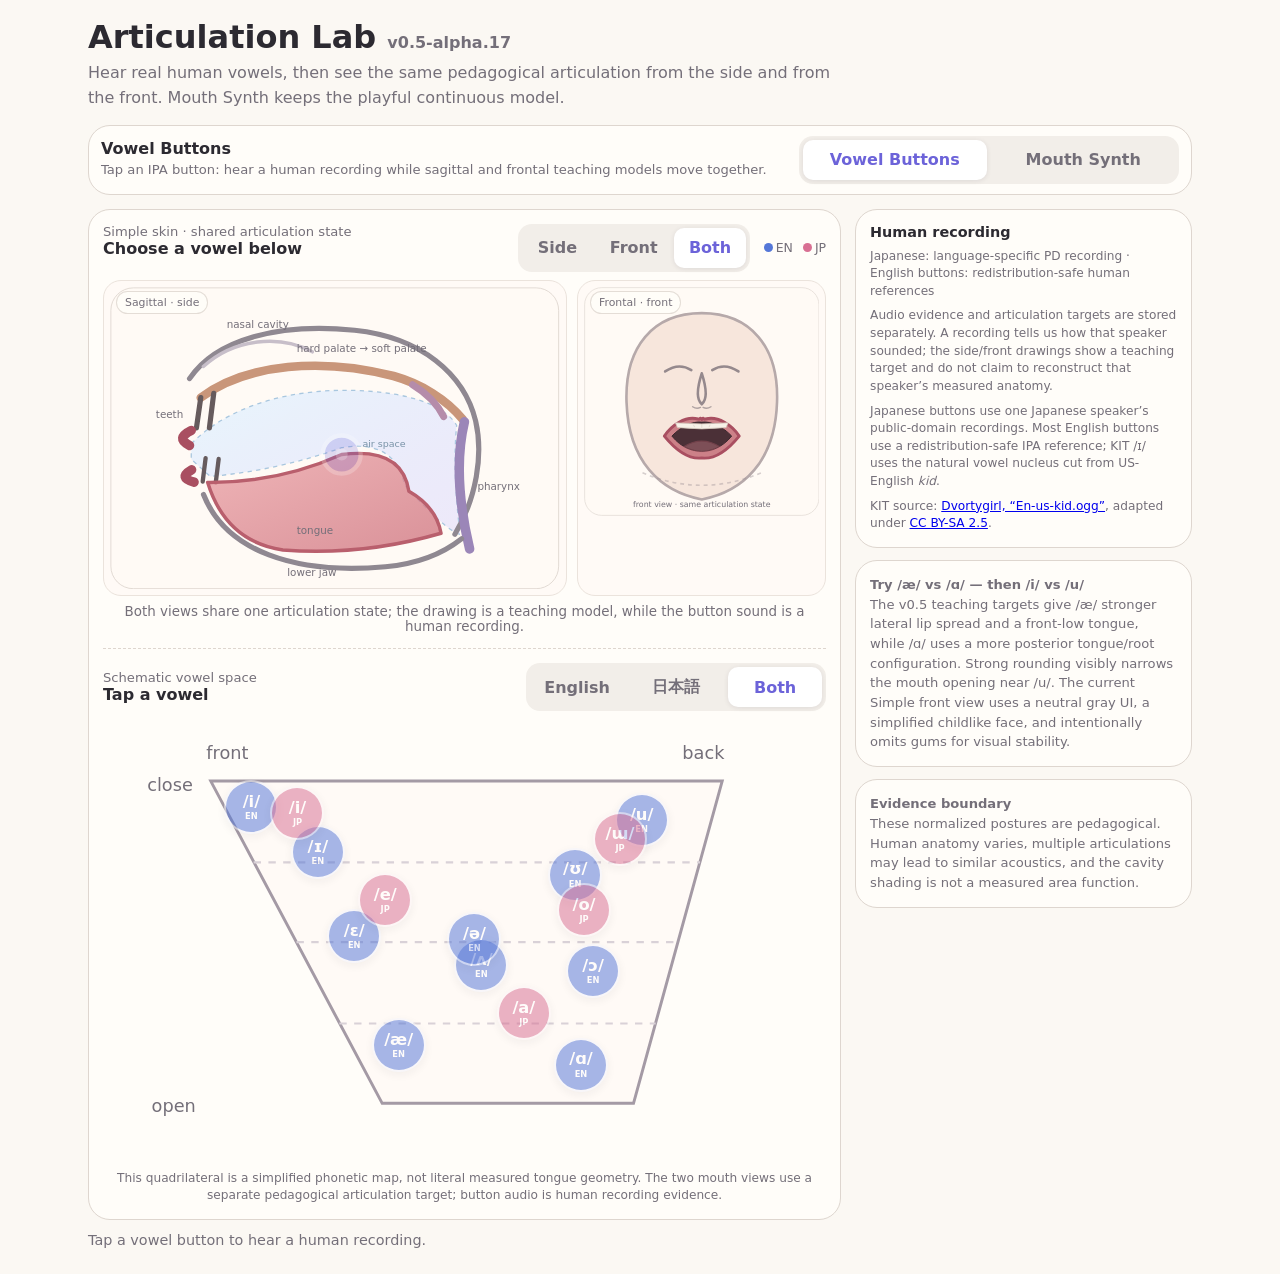
==== commit 1fa8a6f4: "Checkpoint Articulation Lab v0.5-alpha.17 UI" ====
--- a/articulation-lab/index.html
+++ b/articulation-lab/index.html
@@ -4,14 +4,14 @@
   <meta charset="utf-8" />
   <meta name="viewport" content="width=device-width,initial-scale=1" />
   <meta name="color-scheme" content="light" />
-  <title>Articulation Lab v0.5-alpha.2</title>
+  <title>Articulation Lab v0.5-alpha.17</title>
   <link rel="stylesheet" href="styles/base.css" />
 </head>
 <body>
   <main class="app">
     <header class="hero">
       <div>
-        <h1>Articulation Lab <small>v0.5-alpha.2</small></h1>
+        <h1>Articulation Lab <small>v0.5-alpha.17</small></h1>
         <p>Hear real human vowels, then see the same pedagogical articulation from the side and from the front. Mouth Synth keeps the playful continuous model.</p>
       </div>
       <button id="voiceButton" class="voice synth-only" type="button">VOICE ON</button>
@@ -122,12 +122,12 @@
             <input id="jawOpening" type="range" min="0" max="1" step="0.01" value="0.48" />
           </label>
           <label class="control">
+            <span class="control-row"><span>Lip rounding</span><span>unrounded ↔ rounded · affects formants</span></span>
+            <input id="lipRounding" type="range" min="0" max="1" step="0.01" value="0.1" />
+          </label>
+          <label class="control">
             <span class="control-row"><span>Lip spread</span><span>neutral ↔ spread · visual axis</span></span>
             <input id="lipSpread" type="range" min="0" max="1" step="0.01" value="0.12" />
-          </label>
-          <label class="control">
-            <span class="control-row"><span>Lip rounding</span><span>unrounded ↔ rounded · affects formants</span></span>
-            <input id="lipRounding" type="range" min="0" max="1" step="0.01" value="0.1" />
           </label>
           <p class="mini-note">Current synth acoustics respond directly to tongue body position, jaw opening and lip rounding. Lip spread and tongue-root retraction are visual/model-state axes in this alpha; stronger acoustic coupling is deferred until a more principled tract model is used.</p>
           <p class="mini-note">Approx. IPA is the nearest vowel anchor in this synth’s own modeled F1/F2/F3 space. It is a teaching hint, not automatic phonetic transcription of a human voice.</p>
@@ -135,7 +135,7 @@
 
         <section class="panel note buttons-only">
           <strong>Try /æ/ vs /ɑ/ — then /i/ vs /u/</strong><br />
-          The v0.5 teaching targets give /æ/ stronger lateral lip spread and a front-low tongue, while /ɑ/ uses a more posterior tongue/root configuration. In alpha.2, strong rounding also visibly narrows the mouth opening, especially near /u/.
+          The v0.5 teaching targets give /æ/ stronger lateral lip spread and a front-low tongue, while /ɑ/ uses a more posterior tongue/root configuration. Strong rounding visibly narrows the mouth opening near /u/. The current Simple front view uses a neutral gray UI, a simplified childlike face, and intentionally omits gums for visual stability.
         </section>
 
         <section class="panel note synth-only">
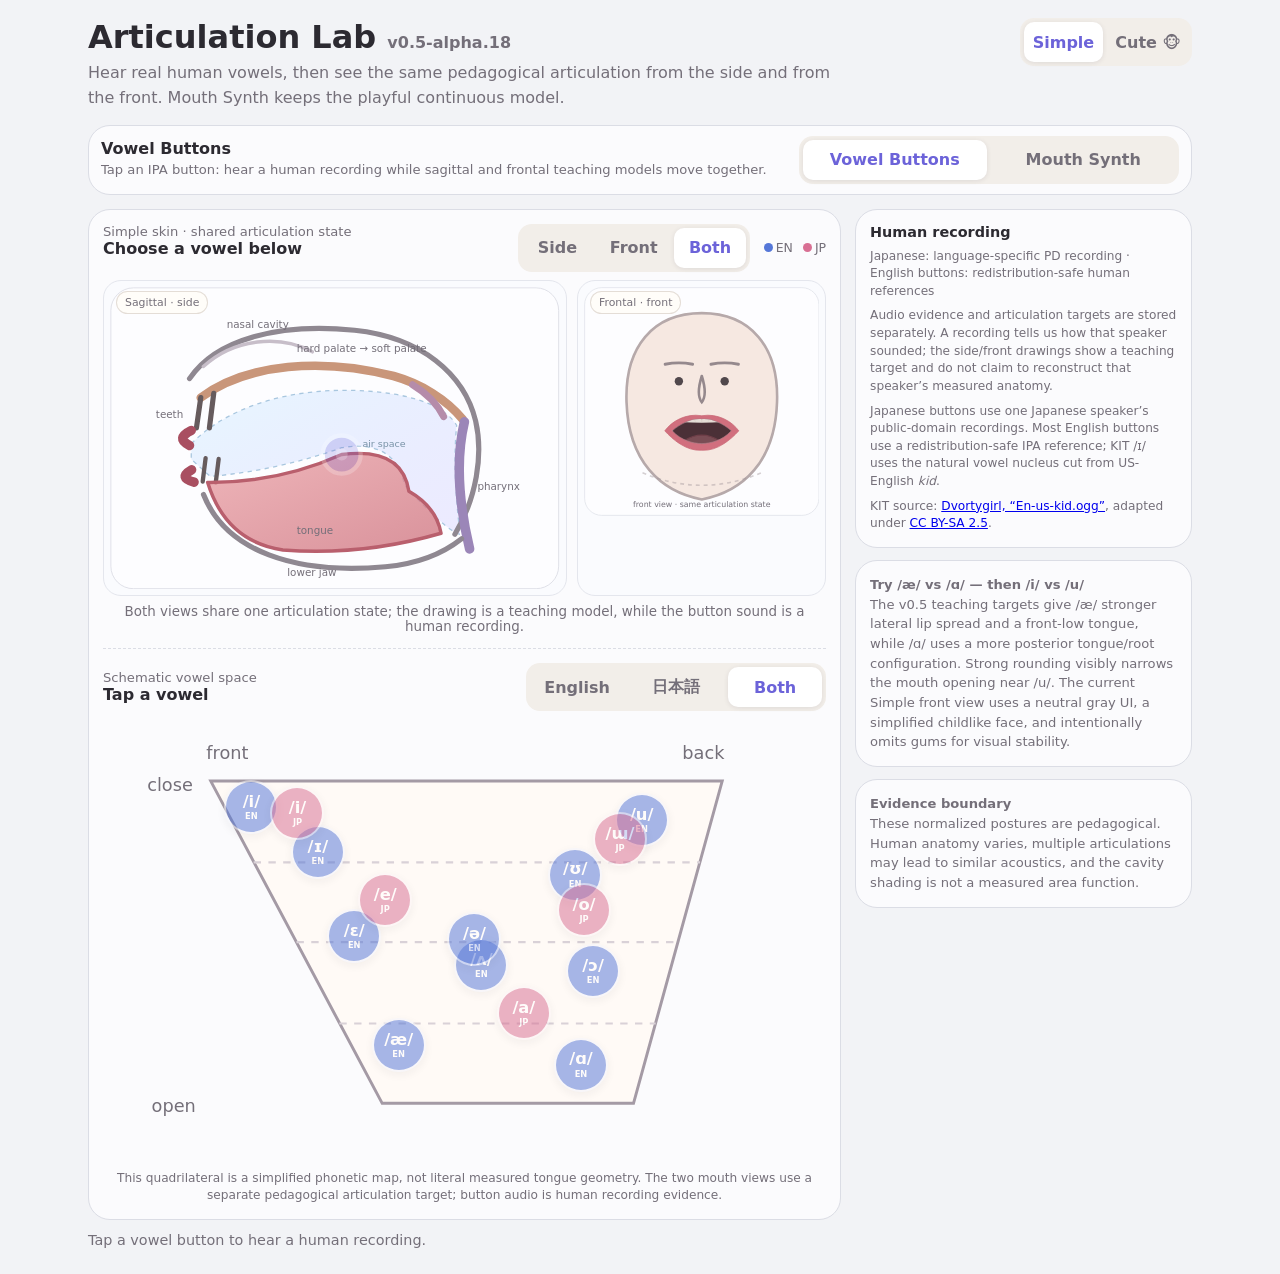
==== commit 0438935e: "feat(articulation-lab): add reversible cute monkey skin" ====
--- a/articulation-lab/index.html
+++ b/articulation-lab/index.html
@@ -4,17 +4,23 @@
   <meta charset="utf-8" />
   <meta name="viewport" content="width=device-width,initial-scale=1" />
   <meta name="color-scheme" content="light" />
-  <title>Articulation Lab v0.5-alpha.17</title>
+  <title>Articulation Lab v0.5-alpha.18</title>
   <link rel="stylesheet" href="styles/base.css" />
 </head>
 <body>
   <main class="app">
     <header class="hero">
       <div>
-        <h1>Articulation Lab <small>v0.5-alpha.17</small></h1>
+        <h1>Articulation Lab <small>v0.5-alpha.18</small></h1>
         <p>Hear real human vowels, then see the same pedagogical articulation from the side and from the front. Mouth Synth keeps the playful continuous model.</p>
       </div>
-      <button id="voiceButton" class="voice synth-only" type="button">VOICE ON</button>
+      <div class="hero-actions">
+        <div class="segmented two skin-tabs" aria-label="Character skin">
+          <button type="button" class="selected" data-skin-mode="simple" aria-pressed="true">Simple</button>
+          <button type="button" data-skin-mode="cute" aria-pressed="false">Cute 🐵</button>
+        </div>
+        <button id="voiceButton" class="voice synth-only" type="button">VOICE ON</button>
+      </div>
     </header>
 
     <section class="mode-switch panel compact-panel" aria-label="Play mode">
@@ -32,7 +38,7 @@
       <section class="panel stage-panel">
         <div class="stage-head">
           <div>
-            <div class="eyebrow">Simple skin · shared articulation state</div>
+            <div id="skinDescription" class="eyebrow">Simple skin · shared articulation state</div>
             <strong id="selectedVowel">Choose a vowel below</strong>
           </div>
           <div class="stage-tools">
--- a/articulation-lab/styles/base.css
+++ b/articulation-lab/styles/base.css
@@ -1,6 +1,6 @@
 :root {
-  --bg:#fbf8f3; --panel:#fffdf9; --card:#fff8f1; --text:#2c2a31; --muted:#746f79;
-  --border:#ded6cf; --accent:#6c63d9; --accent-soft:#eceafd;
+  --bg:#f2f3f6; --panel:#fbfbfd; --card:#f6f7fa; --text:#2c2a31; --muted:#746f79;
+  --border:#dbdde5; --accent:#6c63d9; --accent-soft:#eceafd;
   --tongue:#d98a92; --tongue-edge:#b95f6d; --palate:#c9967a; --lip:#a94f61; --lip-fill:#c97982;
   --mouth:#4b3037; --teeth:#f7f1e8; --skin:#f1d9cb; --airway:#9b86b8; --en:#5577d8; --jp:#d86f93;
 }
@@ -10,9 +10,9 @@
 .voice{min-height:48px;border:0;border-radius:16px;padding:0 18px;background:var(--accent);color:white;font-weight:800;cursor:pointer;box-shadow:0 5px 0 rgba(53,46,120,.16)}.voice.active{background:#d45d76}
 .panel{background:var(--panel);border:1px solid var(--border);border-radius:22px;padding:14px}.compact-panel{padding:10px 12px}.mode-switch{display:flex;align-items:center;justify-content:space-between;gap:14px;margin-bottom:14px}.mode-copy{min-width:0}.mode-copy strong{display:block}.mode-copy span{display:block;margin-top:3px;color:var(--muted);font-size:.82rem;line-height:1.4}.mode-tabs{min-width:310px;max-width:380px;width:38%}
 .layout{display:grid;grid-template-columns:minmax(0,1.52fr) minmax(280px,.68fr);gap:14px}.stage-head{display:flex;justify-content:space-between;gap:12px;align-items:flex-start;margin-bottom:8px}.stage-tools{display:flex;align-items:center;justify-content:flex-end;gap:8px;flex-wrap:wrap}.view-tabs{min-width:232px}.eyebrow{color:var(--muted);font-size:.82rem}.legend{font-size:.78rem;color:var(--muted);white-space:nowrap}.dot{display:inline-block;width:9px;height:9px;border-radius:99px;margin:0 3px 0 6px}.dot.en{background:var(--en)}.dot.jp{background:var(--jp)}
-.visual-stage-grid{display:grid;grid-template-columns:minmax(0,1.3fr) minmax(210px,.7fr);gap:10px;align-items:stretch}.view-card{position:relative;min-width:0;border:1px solid #ebe3dc;border-radius:18px;background:#fffaf6;padding:6px;overflow:hidden}.view-label{position:absolute;z-index:3;top:10px;left:12px;border-radius:999px;background:rgba(255,253,249,.88);backdrop-filter:blur(3px);padding:4px 8px;font-size:.68rem;color:var(--muted);border:1px solid rgba(222,214,207,.8)}
-#mouthMount,#frontalMount{width:100%}.mouth-stage{position:relative;width:100%}.mouth-svg{width:100%;height:auto;display:block;touch-action:none}.cavity-bg{fill:#fffaf5;stroke:var(--border)}.cavity-air{fill:url(#airGlow);stroke:#a9c7df;stroke-width:1.5;stroke-dasharray:5 5}.air-label{font-size:11px;fill:#7993a7}.face-line,.jaw-line{fill:none;stroke:#8f8891;stroke-width:6;stroke-linecap:round}.palate-line{fill:none;stroke:var(--palate);stroke-width:10;stroke-linecap:round}.nasal-line{fill:none;stroke:#c7bec9;stroke-width:4;stroke-linecap:round}.teeth-line{fill:none;stroke:#665b5d;stroke-width:6;stroke-linecap:round}.lower-teeth{stroke-width:5}.lip-line{fill:none;stroke:var(--lip);stroke-width:11;stroke-linecap:round}.pharynx-line{fill:none;stroke:var(--airway);stroke-width:11;stroke-linecap:round}.velum-line{fill:none;stroke:#b58caa;stroke-width:8;stroke-linecap:round}.tongue-shape{fill:url(#tongueGlow);fill-opacity:.78;stroke:var(--tongue-edge);stroke-width:4;stroke-linejoin:round}.tongue-handle{fill:var(--accent);stroke:white;stroke-width:5;cursor:default;opacity:.22;transition:opacity .15s ease}.tongue-handle-dot{fill:white;opacity:.22;transition:opacity .15s ease}.mouth-interactive .tongue-handle{cursor:grab;opacity:1}.mouth-interactive .tongue-handle-dot{opacity:1}.mouth-interactive .tongue-handle:active{cursor:grabbing}.tongue-handle:focus{outline:none;stroke:#332c83;stroke-width:7}.anatomy-label{font-size:12px;fill:var(--muted)}
-.frontal-face{fill:var(--skin);fill-opacity:.58;stroke:#b6a9aa;stroke-width:4}.frontal-eye,.frontal-nose,.frontal-nostril{fill:none;stroke:#95898d;stroke-width:4;stroke-linecap:round}.frontal-nostril{stroke-width:2.2;opacity:.72}.frontal-lip{fill:var(--lip-fill);fill-opacity:.92;stroke:var(--lip);stroke-width:4.5;stroke-linejoin:round}.frontal-mouth-opening{fill:var(--mouth);stroke:#3b272d;stroke-width:1.5}.frontal-teeth{fill:var(--teeth);stroke:#d3c6bb;stroke-width:1.2}.frontal-teeth.lower{fill:#f4ece2}.frontal-tooth-separators{fill:none;stroke:#c9bcb1;stroke-width:1}.frontal-tongue{fill:var(--tongue);stroke:var(--tongue-edge);stroke-width:1.8;transition:opacity .12s ease}.frontal-jaw-guide{fill:none;stroke:#9e9296;stroke-width:2.5;stroke-dasharray:6 6;opacity:.42}.frontal-stage[data-rounded="true"] .frontal-lip{stroke-width:5.5}.frontal-stage[data-strong-rounded="true"] .frontal-lip{stroke-width:6.5}.frontal-stage[data-spread="true"] .frontal-mouth-opening{stroke-width:1}
+.visual-stage-grid{display:grid;grid-template-columns:minmax(0,1.3fr) minmax(210px,.7fr);gap:10px;align-items:stretch}.view-card{position:relative;min-width:0;border:1px solid #e4e6ed;border-radius:18px;background:#fafbfe;padding:6px;overflow:hidden}.view-label{position:absolute;z-index:3;top:10px;left:12px;border-radius:999px;background:rgba(255,253,249,.88);backdrop-filter:blur(3px);padding:4px 8px;font-size:.68rem;color:var(--muted);border:1px solid rgba(222,214,207,.8)}
+#mouthMount,#frontalMount{width:100%}.mouth-stage{position:relative;width:100%}.mouth-svg{width:100%;height:auto;display:block;touch-action:none}.cavity-bg{fill:#fdfdff;stroke:var(--border)}.cavity-air{fill:url(#airGlow);stroke:#a9c7df;stroke-width:1.5;stroke-dasharray:5 5}.air-label{font-size:11px;fill:#7993a7}.face-line,.jaw-line{fill:none;stroke:#8f8891;stroke-width:6;stroke-linecap:round}.palate-line{fill:none;stroke:var(--palate);stroke-width:10;stroke-linecap:round}.nasal-line{fill:none;stroke:#c7bec9;stroke-width:4;stroke-linecap:round}.teeth-line{fill:none;stroke:#665b5d;stroke-width:6;stroke-linecap:round}.lower-teeth{stroke-width:5}.lip-line{fill:none;stroke:var(--lip);stroke-width:11;stroke-linecap:round}.pharynx-line{fill:none;stroke:var(--airway);stroke-width:11;stroke-linecap:round}.velum-line{fill:none;stroke:#b58caa;stroke-width:8;stroke-linecap:round}.tongue-shape{fill:url(#tongueGlow);fill-opacity:.78;stroke:var(--tongue-edge);stroke-width:4;stroke-linejoin:round}.tongue-handle{fill:var(--accent);stroke:white;stroke-width:5;cursor:default;opacity:.22;transition:opacity .15s ease}.tongue-handle-dot{fill:white;opacity:.22;transition:opacity .15s ease}.mouth-interactive .tongue-handle{cursor:grab;opacity:1}.mouth-interactive .tongue-handle-dot{opacity:1}.mouth-interactive .tongue-handle:active{cursor:grabbing}.tongue-handle:focus{outline:none;stroke:#332c83;stroke-width:7}.anatomy-label{font-size:12px;fill:var(--muted)}
+.frontal-face{fill:var(--skin);fill-opacity:.58;stroke:#b6a9aa;stroke-width:4}.frontal-brow{fill:none;stroke:#95898d;stroke-width:4.4;stroke-linecap:round}.frontal-eye{fill:#51484c;stroke:none}.frontal-nose{fill:none;stroke:#95898d;stroke-width:4;stroke-linecap:round}.frontal-lip{fill:#d06b7a;fill-opacity:.96;stroke:#c86473;stroke-width:1.05;stroke-linejoin:round}.frontal-mouth-opening{fill:var(--mouth);stroke:#3b272d;stroke-width:.45}.frontal-inner-lip{fill:none;stroke:#f2c6ce;stroke-width:1.0;stroke-linejoin:round;stroke-linecap:round;opacity:.45}.frontal-teeth{fill:var(--teeth);stroke:none}.frontal-teeth.lower{fill:#f4ece2}.frontal-tooth-separators{fill:none;stroke:#c9bcb1;stroke-width:1}.frontal-tongue{fill:var(--tongue);stroke:var(--tongue-edge);stroke-width:1.8;transition:opacity .12s ease}.frontal-jaw-guide{fill:none;stroke:#9e9296;stroke-width:2.5;stroke-dasharray:6 6;opacity:.42}.frontal-stage[data-rounded="true"] .frontal-inner-lip{opacity:.46}.frontal-stage[data-strong-rounded="true"] .frontal-inner-lip{opacity:.38}.frontal-stage[data-spread="true"] .frontal-mouth-opening{stroke-width:.62}
 .drag-hint{margin-top:8px;text-align:center;color:var(--muted);font-size:.84rem}.approx-ipa{margin-top:10px;border:1px solid #d9d4f3;background:#f7f5ff;border-radius:16px;padding:10px 12px;display:flex;align-items:center;justify-content:space-between;gap:12px}.approx-ipa-copy{min-width:0}.approx-ipa-copy span{display:block;color:var(--muted);font-size:.74rem}.approx-ipa-copy small{display:block;margin-top:2px;color:var(--muted);font-size:.69rem;line-height:1.35}.approx-ipa strong{font-size:1.45rem;line-height:1;color:#4d45b5;white-space:nowrap}.approx-ipa strong.sounding{animation:ipa-breathe 1.2s ease-in-out infinite}.readouts{display:grid;grid-template-columns:repeat(3,1fr);gap:8px;margin-top:8px}.readout{border:1px solid var(--border);border-radius:14px;padding:9px;text-align:center;background:white}.readout span{display:block;color:var(--muted);font-size:.75rem}.readout strong{display:block;margin-top:2px}.side{display:flex;flex-direction:column;gap:12px}.section-title{font-size:.9rem;font-weight:800;margin-bottom:8px}.segmented{display:grid;gap:5px;background:#f2eee9;padding:4px;border-radius:14px}.segmented.two{grid-template-columns:1fr 1fr}.segmented.three{grid-template-columns:repeat(3,1fr)}.segmented button{min-height:40px;border:0;border-radius:10px;background:transparent;color:var(--muted);cursor:pointer;font-weight:700;padding:4px 7px}.segmented button.selected{background:#fff;color:var(--accent);box-shadow:0 1px 5px rgba(50,43,55,.10)}.select-label{font-size:.8rem;color:var(--muted);display:block;margin-bottom:5px}.voice-select{width:100%;min-height:44px;border:1px solid var(--border);border-radius:13px;background:white;color:var(--text);padding:0 10px}.control{display:block;margin:12px 0}.control-row{display:flex;justify-content:space-between;gap:8px;font-size:.88rem}.control-row span:last-child{color:var(--muted)}input[type=range]{width:100%;margin-top:8px;accent-color:var(--accent);min-height:28px}.note{font-size:.82rem;line-height:1.5;color:var(--muted)}.mini-note{font-size:.76rem;line-height:1.45;color:var(--muted);margin:7px 0 0}.status{margin-top:12px;min-height:24px;color:var(--muted);font-size:.9rem}.model-tag{display:inline-block;margin-top:8px;border-radius:999px;background:#f0ece7;padding:5px 8px;font-size:.74rem;color:#625d64}
 .vowel-map-section{margin-top:14px;padding-top:14px;border-top:1px dashed var(--border)}.map-head{display:flex;align-items:center;justify-content:space-between;gap:12px;margin-bottom:8px}.language-tabs{min-width:300px}.vowel-map-wrap{position:relative;max-width:680px;margin:4px auto 0}.vowel-map-svg{display:block;width:100%;height:auto}.quad-outline{fill:#fffaf6;stroke:#a49aa5;stroke-width:2}.quad-grid{fill:none;stroke:#d9d1d7;stroke-width:1.5;stroke-dasharray:5 5}.quad-label{font-size:12px;fill:var(--muted)}.vowel-button-layer{position:absolute;inset:0;pointer-events:none}.vowel-map-btn{position:absolute;transform:translate(-50%,-50%);pointer-events:auto;width:54px;height:54px;border-radius:999px;border:2px solid rgba(255,255,255,.92);color:#fff;font-weight:850;display:flex;flex-direction:column;align-items:center;justify-content:center;line-height:1;padding:2px;box-shadow:0 3px 10px rgba(40,35,50,.11);cursor:pointer;opacity:.52;transition:transform .12s ease,opacity .12s ease,box-shadow .12s ease}.vowel-map-btn span{font-size:1.02rem}.vowel-map-btn small{font-size:.52rem;margin-top:2px}.map-english{background:var(--en)}.map-japanese{background:var(--jp)}.vowel-map-btn:hover,.vowel-map-btn:focus-visible{opacity:.82}.vowel-map-btn.selected{opacity:.84;transform:translate(-50%,-50%) scale(1.12);box-shadow:0 0 0 3px rgba(255,255,255,.95),0 4px 14px rgba(40,35,50,.18)}.vowel-map-btn.sounding{animation:vowel-pop .5s ease}.map-note{text-align:center}
 @keyframes vowel-pop{0%{transform:translate(-50%,-50%) scale(1)}24%{transform:translate(-50%,-50%) scale(1.24)}100%{transform:translate(-50%,-50%) scale(1.12)}}
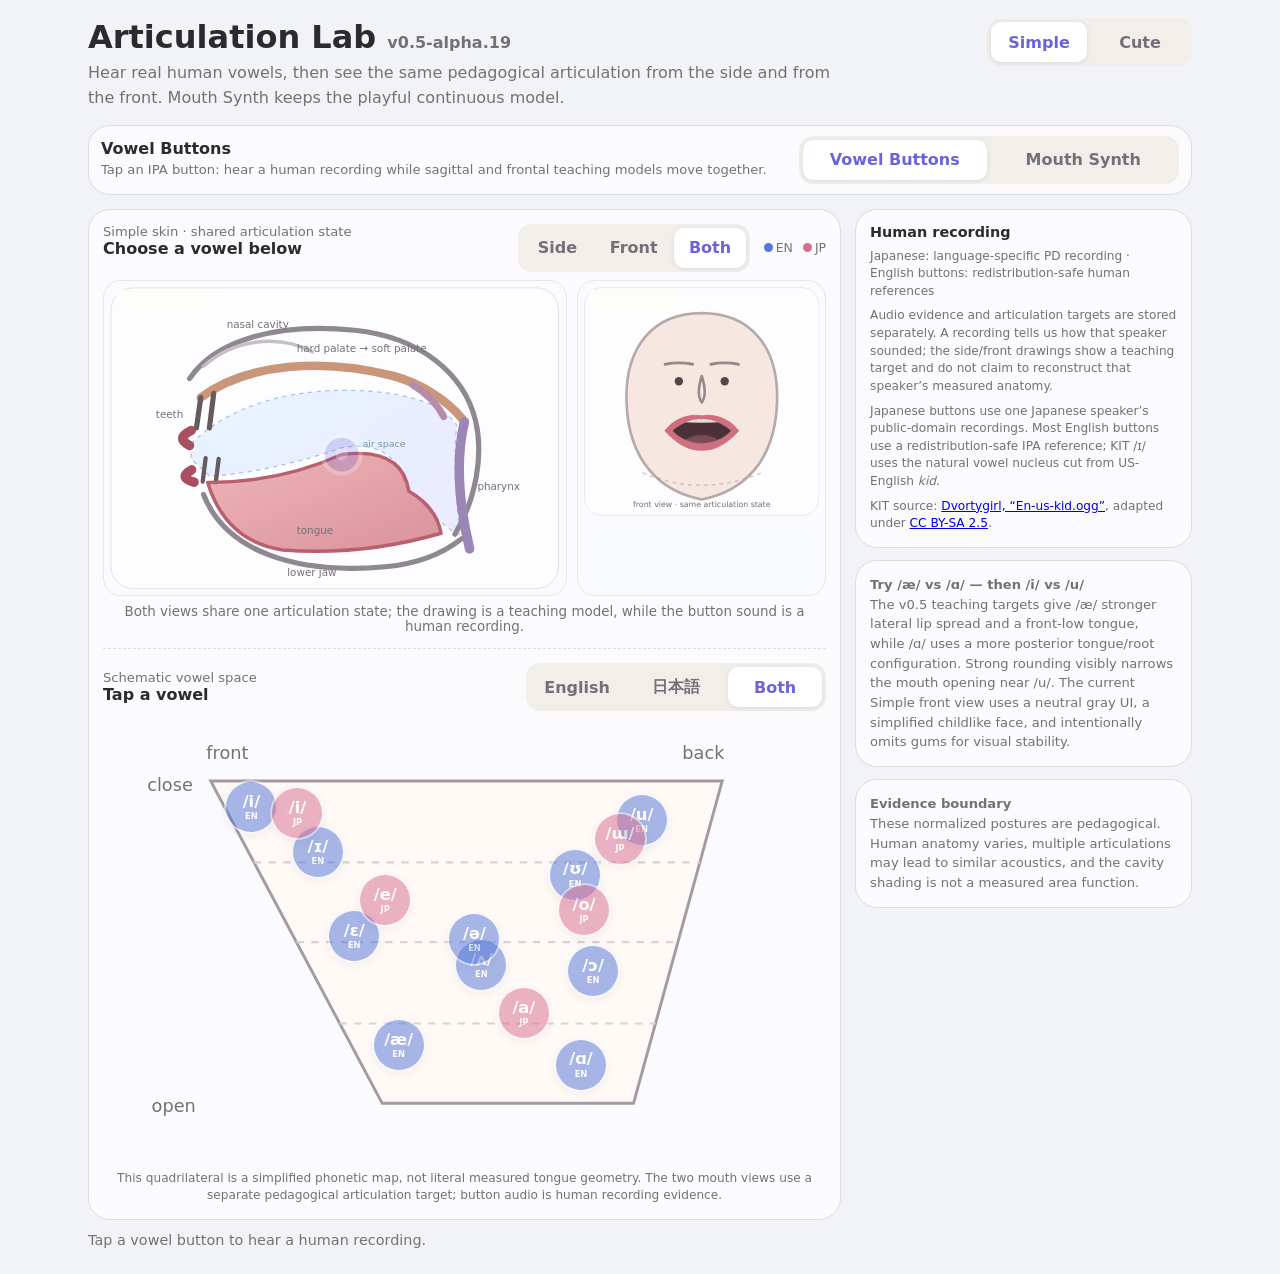
==== commit f3dc7f5c: "feat(articulation-lab): replace monkey with tutor mascot" ====
--- a/articulation-lab/index.html
+++ b/articulation-lab/index.html
@@ -4,20 +4,20 @@
   <meta charset="utf-8" />
   <meta name="viewport" content="width=device-width,initial-scale=1" />
   <meta name="color-scheme" content="light" />
-  <title>Articulation Lab v0.5-alpha.18</title>
+  <title>Articulation Lab v0.5-alpha.19</title>
   <link rel="stylesheet" href="styles/base.css" />
 </head>
 <body>
   <main class="app">
     <header class="hero">
       <div>
-        <h1>Articulation Lab <small>v0.5-alpha.18</small></h1>
+        <h1>Articulation Lab <small>v0.5-alpha.19</small></h1>
         <p>Hear real human vowels, then see the same pedagogical articulation from the side and from the front. Mouth Synth keeps the playful continuous model.</p>
       </div>
       <div class="hero-actions">
         <div class="segmented two skin-tabs" aria-label="Character skin">
           <button type="button" class="selected" data-skin-mode="simple" aria-pressed="true">Simple</button>
-          <button type="button" data-skin-mode="cute" aria-pressed="false">Cute 🐵</button>
+          <button type="button" data-skin-mode="cute" aria-pressed="false">Cute</button>
         </div>
         <button id="voiceButton" class="voice synth-only" type="button">VOICE ON</button>
       </div>
--- a/articulation-lab/styles/base.css
+++ b/articulation-lab/styles/base.css
@@ -6,18 +6,21 @@
 }
 *{box-sizing:border-box} body{margin:0;background:var(--bg);color:var(--text);font-family:ui-rounded,"Hiragino Maru Gothic ProN","Yu Gothic",system-ui,sans-serif}
 button,input,select{font:inherit} button{touch-action:manipulation}.app{max-width:1140px;margin:0 auto;padding:18px}
-.hero{display:flex;align-items:flex-start;justify-content:space-between;gap:18px;margin-bottom:14px}.hero h1{font-size:clamp(1.35rem,4vw,2rem);margin:0 0 5px}.hero h1 small{font-size:.5em;color:var(--muted)}.hero p{margin:0;color:var(--muted);max-width:760px;line-height:1.55}
+.hero{display:flex;align-items:flex-start;justify-content:space-between;gap:18px;margin-bottom:14px}.hero h1{font-size:clamp(1.35rem,4vw,2rem);margin:0 0 5px}.hero h1 small{font-size:.5em;color:var(--muted)}.hero p{margin:0;color:var(--muted);max-width:760px;line-height:1.55}.hero-actions{display:flex;align-items:center;justify-content:flex-end;gap:10px;flex-wrap:wrap}.skin-tabs{width:205px;flex:0 0 auto}
 .voice{min-height:48px;border:0;border-radius:16px;padding:0 18px;background:var(--accent);color:white;font-weight:800;cursor:pointer;box-shadow:0 5px 0 rgba(53,46,120,.16)}.voice.active{background:#d45d76}
 .panel{background:var(--panel);border:1px solid var(--border);border-radius:22px;padding:14px}.compact-panel{padding:10px 12px}.mode-switch{display:flex;align-items:center;justify-content:space-between;gap:14px;margin-bottom:14px}.mode-copy{min-width:0}.mode-copy strong{display:block}.mode-copy span{display:block;margin-top:3px;color:var(--muted);font-size:.82rem;line-height:1.4}.mode-tabs{min-width:310px;max-width:380px;width:38%}
 .layout{display:grid;grid-template-columns:minmax(0,1.52fr) minmax(280px,.68fr);gap:14px}.stage-head{display:flex;justify-content:space-between;gap:12px;align-items:flex-start;margin-bottom:8px}.stage-tools{display:flex;align-items:center;justify-content:flex-end;gap:8px;flex-wrap:wrap}.view-tabs{min-width:232px}.eyebrow{color:var(--muted);font-size:.82rem}.legend{font-size:.78rem;color:var(--muted);white-space:nowrap}.dot{display:inline-block;width:9px;height:9px;border-radius:99px;margin:0 3px 0 6px}.dot.en{background:var(--en)}.dot.jp{background:var(--jp)}
 .visual-stage-grid{display:grid;grid-template-columns:minmax(0,1.3fr) minmax(210px,.7fr);gap:10px;align-items:stretch}.view-card{position:relative;min-width:0;border:1px solid #e4e6ed;border-radius:18px;background:#fafbfe;padding:6px;overflow:hidden}.view-label{position:absolute;z-index:3;top:10px;left:12px;border-radius:999px;background:rgba(255,253,249,.88);backdrop-filter:blur(3px);padding:4px 8px;font-size:.68rem;color:var(--muted);border:1px solid rgba(222,214,207,.8)}
 #mouthMount,#frontalMount{width:100%}.mouth-stage{position:relative;width:100%}.mouth-svg{width:100%;height:auto;display:block;touch-action:none}.cavity-bg{fill:#fdfdff;stroke:var(--border)}.cavity-air{fill:url(#airGlow);stroke:#a9c7df;stroke-width:1.5;stroke-dasharray:5 5}.air-label{font-size:11px;fill:#7993a7}.face-line,.jaw-line{fill:none;stroke:#8f8891;stroke-width:6;stroke-linecap:round}.palate-line{fill:none;stroke:var(--palate);stroke-width:10;stroke-linecap:round}.nasal-line{fill:none;stroke:#c7bec9;stroke-width:4;stroke-linecap:round}.teeth-line{fill:none;stroke:#665b5d;stroke-width:6;stroke-linecap:round}.lower-teeth{stroke-width:5}.lip-line{fill:none;stroke:var(--lip);stroke-width:11;stroke-linecap:round}.pharynx-line{fill:none;stroke:var(--airway);stroke-width:11;stroke-linecap:round}.velum-line{fill:none;stroke:#b58caa;stroke-width:8;stroke-linecap:round}.tongue-shape{fill:url(#tongueGlow);fill-opacity:.78;stroke:var(--tongue-edge);stroke-width:4;stroke-linejoin:round}.tongue-handle{fill:var(--accent);stroke:white;stroke-width:5;cursor:default;opacity:.22;transition:opacity .15s ease}.tongue-handle-dot{fill:white;opacity:.22;transition:opacity .15s ease}.mouth-interactive .tongue-handle{cursor:grab;opacity:1}.mouth-interactive .tongue-handle-dot{opacity:1}.mouth-interactive .tongue-handle:active{cursor:grabbing}.tongue-handle:focus{outline:none;stroke:#332c83;stroke-width:7}.anatomy-label{font-size:12px;fill:var(--muted)}
 .frontal-face{fill:var(--skin);fill-opacity:.58;stroke:#b6a9aa;stroke-width:4}.frontal-brow{fill:none;stroke:#95898d;stroke-width:4.4;stroke-linecap:round}.frontal-eye{fill:#51484c;stroke:none}.frontal-nose{fill:none;stroke:#95898d;stroke-width:4;stroke-linecap:round}.frontal-lip{fill:#d06b7a;fill-opacity:.96;stroke:#c86473;stroke-width:1.05;stroke-linejoin:round}.frontal-mouth-opening{fill:var(--mouth);stroke:#3b272d;stroke-width:.45}.frontal-inner-lip{fill:none;stroke:#f2c6ce;stroke-width:1.0;stroke-linejoin:round;stroke-linecap:round;opacity:.45}.frontal-teeth{fill:var(--teeth);stroke:none}.frontal-teeth.lower{fill:#f4ece2}.frontal-tooth-separators{fill:none;stroke:#c9bcb1;stroke-width:1}.frontal-tongue{fill:var(--tongue);stroke:var(--tongue-edge);stroke-width:1.8;transition:opacity .12s ease}.frontal-jaw-guide{fill:none;stroke:#9e9296;stroke-width:2.5;stroke-dasharray:6 6;opacity:.42}.frontal-stage[data-rounded="true"] .frontal-inner-lip{opacity:.46}.frontal-stage[data-strong-rounded="true"] .frontal-inner-lip{opacity:.38}.frontal-stage[data-spread="true"] .frontal-mouth-opening{stroke-width:.62}
+.monkey-exterior,.monkey-face-details,.monkey-eye-highlights{display:none}.monkey-tuft{fill:none;stroke:#9a684f;stroke-width:13;stroke-linecap:round;stroke-linejoin:round}.monkey-ear ellipse{fill:#dca783;stroke:#9a684f;stroke-width:4}.monkey-ear path{fill:none;stroke:#bf806a;stroke-width:5;stroke-linecap:round}.monkey-face-patch{fill:#fff2d9;stroke:none}.monkey-eye-mask{fill:#f8e4c7;stroke:#efd2af;stroke-width:2}.monkey-cheek{fill:#f4a6ad;opacity:.48}.monkey-muzzle{fill:#ffe7cb;stroke:#e8c6a4;stroke-width:1.6}.monkey-nose{fill:#6c4a45;stroke:#513735;stroke-width:1}.monkey-nostrils{fill:none;stroke:#2f2525;stroke-width:2.2;stroke-linecap:round}.monkey-eye-shine{fill:white;opacity:.95;pointer-events:none}
+.frontal-stage[data-skin="cute"] .monkey-exterior,.frontal-stage[data-skin="cute"] .monkey-face-details,.frontal-stage[data-skin="cute"] .monkey-eye-highlights{display:inline}.frontal-stage[data-skin="cute"] .frontal-face{fill:#bd8564;fill-opacity:1;stroke:#9a684f;stroke-width:4}.frontal-stage[data-skin="cute"] .frontal-eye{fill:#4a3134}.frontal-stage[data-skin="cute"] .frontal-brow,.frontal-stage[data-skin="cute"] .frontal-nose{display:none}.frontal-stage[data-skin="cute"] .frontal-lip{fill:#e46f82;stroke:#c95469;stroke-width:.7}.frontal-stage[data-skin="cute"] .frontal-inner-lip{stroke:#ffd1d8;opacity:.38}.frontal-stage[data-skin="cute"] .frontal-jaw-guide{stroke:#946d5e;opacity:.26}
 .drag-hint{margin-top:8px;text-align:center;color:var(--muted);font-size:.84rem}.approx-ipa{margin-top:10px;border:1px solid #d9d4f3;background:#f7f5ff;border-radius:16px;padding:10px 12px;display:flex;align-items:center;justify-content:space-between;gap:12px}.approx-ipa-copy{min-width:0}.approx-ipa-copy span{display:block;color:var(--muted);font-size:.74rem}.approx-ipa-copy small{display:block;margin-top:2px;color:var(--muted);font-size:.69rem;line-height:1.35}.approx-ipa strong{font-size:1.45rem;line-height:1;color:#4d45b5;white-space:nowrap}.approx-ipa strong.sounding{animation:ipa-breathe 1.2s ease-in-out infinite}.readouts{display:grid;grid-template-columns:repeat(3,1fr);gap:8px;margin-top:8px}.readout{border:1px solid var(--border);border-radius:14px;padding:9px;text-align:center;background:white}.readout span{display:block;color:var(--muted);font-size:.75rem}.readout strong{display:block;margin-top:2px}.side{display:flex;flex-direction:column;gap:12px}.section-title{font-size:.9rem;font-weight:800;margin-bottom:8px}.segmented{display:grid;gap:5px;background:#f2eee9;padding:4px;border-radius:14px}.segmented.two{grid-template-columns:1fr 1fr}.segmented.three{grid-template-columns:repeat(3,1fr)}.segmented button{min-height:40px;border:0;border-radius:10px;background:transparent;color:var(--muted);cursor:pointer;font-weight:700;padding:4px 7px}.segmented button.selected{background:#fff;color:var(--accent);box-shadow:0 1px 5px rgba(50,43,55,.10)}.select-label{font-size:.8rem;color:var(--muted);display:block;margin-bottom:5px}.voice-select{width:100%;min-height:44px;border:1px solid var(--border);border-radius:13px;background:white;color:var(--text);padding:0 10px}.control{display:block;margin:12px 0}.control-row{display:flex;justify-content:space-between;gap:8px;font-size:.88rem}.control-row span:last-child{color:var(--muted)}input[type=range]{width:100%;margin-top:8px;accent-color:var(--accent);min-height:28px}.note{font-size:.82rem;line-height:1.5;color:var(--muted)}.mini-note{font-size:.76rem;line-height:1.45;color:var(--muted);margin:7px 0 0}.status{margin-top:12px;min-height:24px;color:var(--muted);font-size:.9rem}.model-tag{display:inline-block;margin-top:8px;border-radius:999px;background:#f0ece7;padding:5px 8px;font-size:.74rem;color:#625d64}
 .vowel-map-section{margin-top:14px;padding-top:14px;border-top:1px dashed var(--border)}.map-head{display:flex;align-items:center;justify-content:space-between;gap:12px;margin-bottom:8px}.language-tabs{min-width:300px}.vowel-map-wrap{position:relative;max-width:680px;margin:4px auto 0}.vowel-map-svg{display:block;width:100%;height:auto}.quad-outline{fill:#fffaf6;stroke:#a49aa5;stroke-width:2}.quad-grid{fill:none;stroke:#d9d1d7;stroke-width:1.5;stroke-dasharray:5 5}.quad-label{font-size:12px;fill:var(--muted)}.vowel-button-layer{position:absolute;inset:0;pointer-events:none}.vowel-map-btn{position:absolute;transform:translate(-50%,-50%);pointer-events:auto;width:54px;height:54px;border-radius:999px;border:2px solid rgba(255,255,255,.92);color:#fff;font-weight:850;display:flex;flex-direction:column;align-items:center;justify-content:center;line-height:1;padding:2px;box-shadow:0 3px 10px rgba(40,35,50,.11);cursor:pointer;opacity:.52;transition:transform .12s ease,opacity .12s ease,box-shadow .12s ease}.vowel-map-btn span{font-size:1.02rem}.vowel-map-btn small{font-size:.52rem;margin-top:2px}.map-english{background:var(--en)}.map-japanese{background:var(--jp)}.vowel-map-btn:hover,.vowel-map-btn:focus-visible{opacity:.82}.vowel-map-btn.selected{opacity:.84;transform:translate(-50%,-50%) scale(1.12);box-shadow:0 0 0 3px rgba(255,255,255,.95),0 4px 14px rgba(40,35,50,.18)}.vowel-map-btn.sounding{animation:vowel-pop .5s ease}.map-note{text-align:center}
 @keyframes vowel-pop{0%{transform:translate(-50%,-50%) scale(1)}24%{transform:translate(-50%,-50%) scale(1.24)}100%{transform:translate(-50%,-50%) scale(1.12)}}
 @keyframes ipa-breathe{0%,100%{transform:scale(1);opacity:.92}50%{transform:scale(1.05);opacity:1}}
 body[data-play-mode="buttons"] .synth-only{display:none!important}body[data-play-mode="synth"] .buttons-only{display:none!important}
 body[data-view-mode="sagittal"] .frontal-view-card{display:none}body[data-view-mode="sagittal"] .visual-stage-grid{grid-template-columns:1fr}body[data-view-mode="frontal"] .sagittal-view-card{display:none}body[data-view-mode="frontal"] .visual-stage-grid{grid-template-columns:minmax(220px,520px);justify-content:center}
-@media(max-width:760px){.app{padding:12px}.hero{flex-direction:column}.voice{width:100%}.layout{grid-template-columns:1fr}.mode-switch{align-items:stretch;flex-direction:column}.mode-tabs{width:100%;max-width:none;min-width:0}.stage-head{flex-direction:column;align-items:stretch}.stage-tools{justify-content:stretch}.view-tabs{width:100%;min-width:0}.legend{text-align:right}.visual-stage-grid{grid-template-columns:1fr}.map-head{align-items:stretch;flex-direction:column}.language-tabs{min-width:0;width:100%}.vowel-map-btn{width:46px;height:46px}.vowel-map-btn span{font-size:.88rem}.quad-label{font-size:11px}.approx-ipa{align-items:flex-start}.approx-ipa strong{font-size:1.3rem}}
+body[data-skin="cute"]{--bg:#fff6ef;--panel:#fffdf9;--card:#fff8f1;--text:#573c45;--muted:#8b6a72;--border:#f2cfbc;--accent:#ee6684;--accent-soft:#ffe7ed;--tongue:#f28ba0;--tongue-edge:#d65070;--palate:#f0a06e;--lip:#d9516f;--lip-fill:#ed7e91;--mouth:#56343d;--skin:#d8a17e;--airway:#a986db;background:radial-gradient(circle at 8% 8%,rgba(255,195,146,.36),transparent 32%),radial-gradient(circle at 92% 16%,rgba(224,196,255,.34),transparent 35%),linear-gradient(145deg,#fff4e9,#fffafd 52%,#fff1e8);background-attachment:fixed}body[data-skin="cute"] .panel{box-shadow:0 5px 0 rgba(222,137,107,.10),0 12px 30px rgba(122,73,91,.05)}body[data-skin="cute"] .view-card{background:#fffdf8;border-color:#f5cdb7}body[data-skin="cute"] .cavity-bg{fill:#fffdf8;stroke:#f0cbb8}body[data-skin="cute"] .segmented{background:#f9e8de}body[data-skin="cute"] .voice{box-shadow:0 5px 0 rgba(151,54,77,.18)}body[data-skin="cute"] .vowel-map-section{border-top-color:#efc8b8}body[data-skin="cute"] .quad-outline{fill:#fff8ef;stroke:#b98f99}body[data-skin="cute"] .model-tag{background:#f8e9de}body[data-skin="cute"] .view-label{background:rgba(255,248,238,.9);border-color:#f0c8b2}body[data-skin="cute"] .skin-tabs button.selected::after{content:' ✨'}
+@media(max-width:760px){.app{padding:12px}.hero{flex-direction:column}.hero-actions{width:100%;justify-content:stretch}.skin-tabs{width:100%}.voice{width:100%}.layout{grid-template-columns:1fr}.mode-switch{align-items:stretch;flex-direction:column}.mode-tabs{width:100%;max-width:none;min-width:0}.stage-head{flex-direction:column;align-items:stretch}.stage-tools{justify-content:stretch}.view-tabs{width:100%;min-width:0}.legend{text-align:right}.visual-stage-grid{grid-template-columns:1fr}.map-head{align-items:stretch;flex-direction:column}.language-tabs{min-width:0;width:100%}.vowel-map-btn{width:46px;height:46px}.vowel-map-btn span{font-size:.88rem}.quad-label{font-size:11px}.approx-ipa{align-items:flex-start}.approx-ipa strong{font-size:1.3rem}}
 @media(prefers-reduced-motion:reduce){*{scroll-behavior:auto!important;transition:none!important;animation:none!important}}
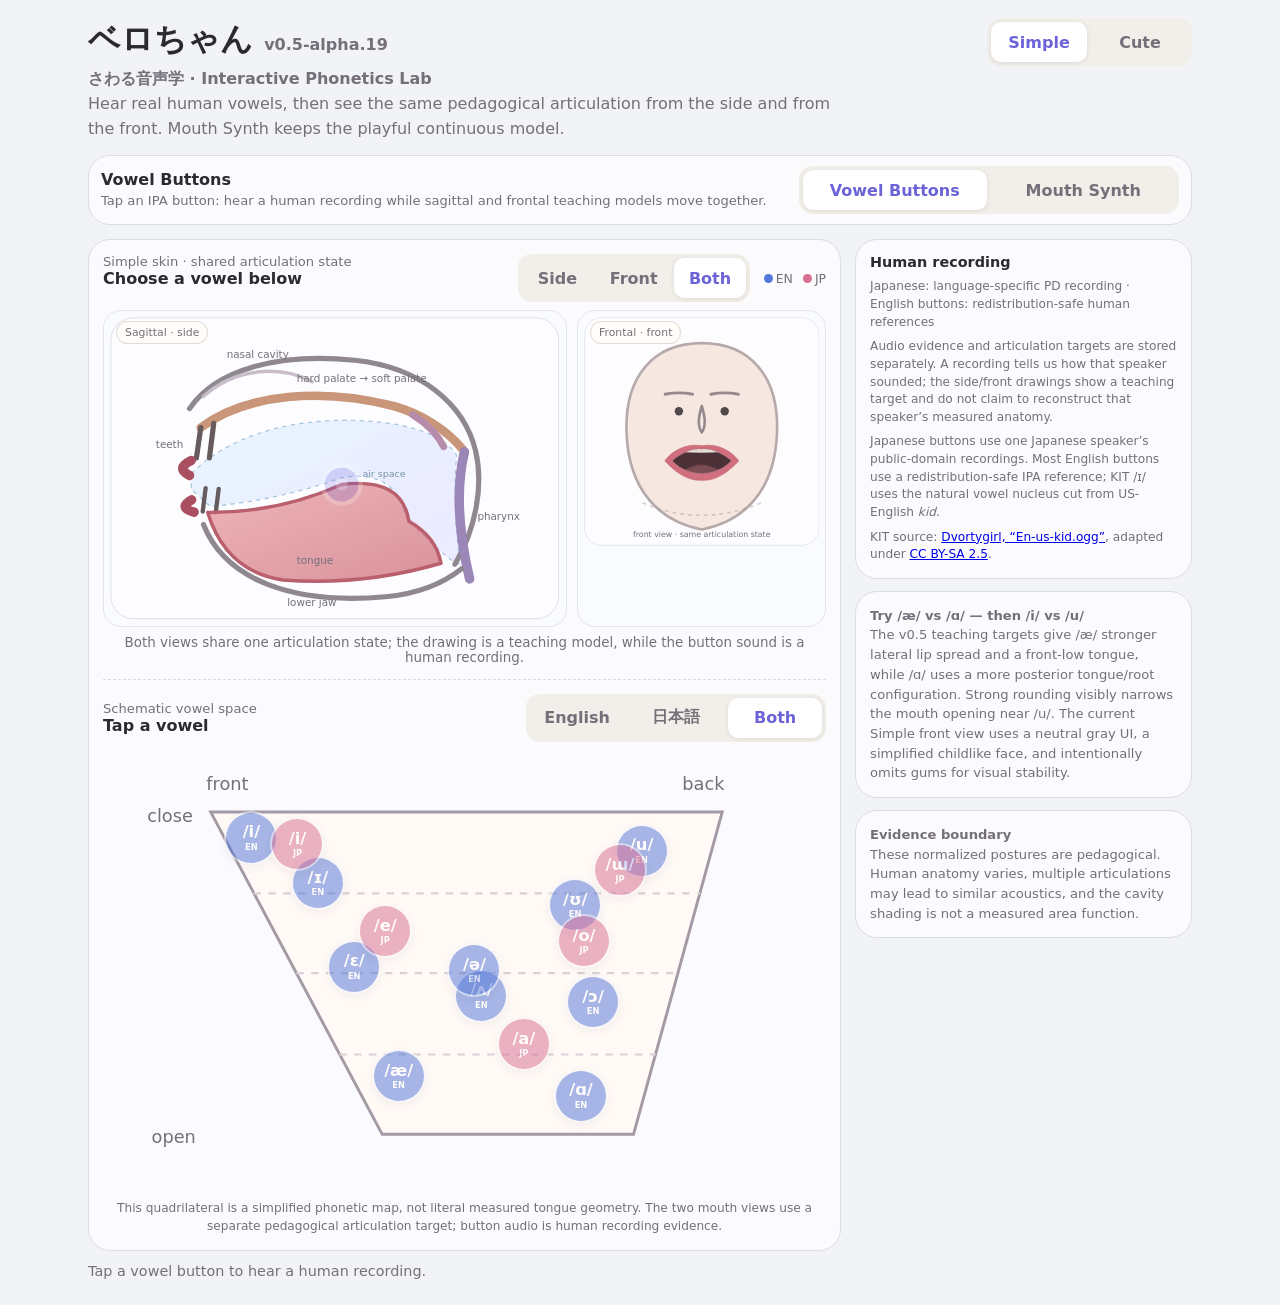
==== commit 0f34ceb9: "chore(articulation-lab): rebrand UI as ベロちゃん" ====
--- a/articulation-lab/index.html
+++ b/articulation-lab/index.html
@@ -4,15 +4,17 @@
   <meta charset="utf-8" />
   <meta name="viewport" content="width=device-width,initial-scale=1" />
   <meta name="color-scheme" content="light" />
-  <title>Articulation Lab v0.5-alpha.19</title>
+  <meta name="application-name" content="ベロちゃん" />
+  <meta name="description" content="ベロちゃん — さわる音声学。母音の音と調音を横・正面から触って学べる Interactive Phonetics Lab。" />
+  <title>ベロちゃん — さわる音声学 | Interactive Phonetics Lab v0.5-alpha.19</title>
   <link rel="stylesheet" href="styles/base.css" />
 </head>
 <body>
   <main class="app">
     <header class="hero">
       <div>
-        <h1>Articulation Lab <small>v0.5-alpha.19</small></h1>
-        <p>Hear real human vowels, then see the same pedagogical articulation from the side and from the front. Mouth Synth keeps the playful continuous model.</p>
+        <h1>ベロちゃん <small>v0.5-alpha.19</small></h1>
+        <p><strong>さわる音声学 · Interactive Phonetics Lab</strong><br />Hear real human vowels, then see the same pedagogical articulation from the side and from the front. Mouth Synth keeps the playful continuous model.</p>
       </div>
       <div class="hero-actions">
         <div class="segmented two skin-tabs" aria-label="Character skin">
--- a/articulation-lab/styles/base.css
+++ b/articulation-lab/styles/base.css
@@ -13,14 +13,14 @@
 .visual-stage-grid{display:grid;grid-template-columns:minmax(0,1.3fr) minmax(210px,.7fr);gap:10px;align-items:stretch}.view-card{position:relative;min-width:0;border:1px solid #e4e6ed;border-radius:18px;background:#fafbfe;padding:6px;overflow:hidden}.view-label{position:absolute;z-index:3;top:10px;left:12px;border-radius:999px;background:rgba(255,253,249,.88);backdrop-filter:blur(3px);padding:4px 8px;font-size:.68rem;color:var(--muted);border:1px solid rgba(222,214,207,.8)}
 #mouthMount,#frontalMount{width:100%}.mouth-stage{position:relative;width:100%}.mouth-svg{width:100%;height:auto;display:block;touch-action:none}.cavity-bg{fill:#fdfdff;stroke:var(--border)}.cavity-air{fill:url(#airGlow);stroke:#a9c7df;stroke-width:1.5;stroke-dasharray:5 5}.air-label{font-size:11px;fill:#7993a7}.face-line,.jaw-line{fill:none;stroke:#8f8891;stroke-width:6;stroke-linecap:round}.palate-line{fill:none;stroke:var(--palate);stroke-width:10;stroke-linecap:round}.nasal-line{fill:none;stroke:#c7bec9;stroke-width:4;stroke-linecap:round}.teeth-line{fill:none;stroke:#665b5d;stroke-width:6;stroke-linecap:round}.lower-teeth{stroke-width:5}.lip-line{fill:none;stroke:var(--lip);stroke-width:11;stroke-linecap:round}.pharynx-line{fill:none;stroke:var(--airway);stroke-width:11;stroke-linecap:round}.velum-line{fill:none;stroke:#b58caa;stroke-width:8;stroke-linecap:round}.tongue-shape{fill:url(#tongueGlow);fill-opacity:.78;stroke:var(--tongue-edge);stroke-width:4;stroke-linejoin:round}.tongue-handle{fill:var(--accent);stroke:white;stroke-width:5;cursor:default;opacity:.22;transition:opacity .15s ease}.tongue-handle-dot{fill:white;opacity:.22;transition:opacity .15s ease}.mouth-interactive .tongue-handle{cursor:grab;opacity:1}.mouth-interactive .tongue-handle-dot{opacity:1}.mouth-interactive .tongue-handle:active{cursor:grabbing}.tongue-handle:focus{outline:none;stroke:#332c83;stroke-width:7}.anatomy-label{font-size:12px;fill:var(--muted)}
 .frontal-face{fill:var(--skin);fill-opacity:.58;stroke:#b6a9aa;stroke-width:4}.frontal-brow{fill:none;stroke:#95898d;stroke-width:4.4;stroke-linecap:round}.frontal-eye{fill:#51484c;stroke:none}.frontal-nose{fill:none;stroke:#95898d;stroke-width:4;stroke-linecap:round}.frontal-lip{fill:#d06b7a;fill-opacity:.96;stroke:#c86473;stroke-width:1.05;stroke-linejoin:round}.frontal-mouth-opening{fill:var(--mouth);stroke:#3b272d;stroke-width:.45}.frontal-inner-lip{fill:none;stroke:#f2c6ce;stroke-width:1.0;stroke-linejoin:round;stroke-linecap:round;opacity:.45}.frontal-teeth{fill:var(--teeth);stroke:none}.frontal-teeth.lower{fill:#f4ece2}.frontal-tooth-separators{fill:none;stroke:#c9bcb1;stroke-width:1}.frontal-tongue{fill:var(--tongue);stroke:var(--tongue-edge);stroke-width:1.8;transition:opacity .12s ease}.frontal-jaw-guide{fill:none;stroke:#9e9296;stroke-width:2.5;stroke-dasharray:6 6;opacity:.42}.frontal-stage[data-rounded="true"] .frontal-inner-lip{opacity:.46}.frontal-stage[data-strong-rounded="true"] .frontal-inner-lip{opacity:.38}.frontal-stage[data-spread="true"] .frontal-mouth-opening{stroke-width:.62}
-.monkey-exterior,.monkey-face-details,.monkey-eye-highlights{display:none}.monkey-tuft{fill:none;stroke:#9a684f;stroke-width:13;stroke-linecap:round;stroke-linejoin:round}.monkey-ear ellipse{fill:#dca783;stroke:#9a684f;stroke-width:4}.monkey-ear path{fill:none;stroke:#bf806a;stroke-width:5;stroke-linecap:round}.monkey-face-patch{fill:#fff2d9;stroke:none}.monkey-eye-mask{fill:#f8e4c7;stroke:#efd2af;stroke-width:2}.monkey-cheek{fill:#f4a6ad;opacity:.48}.monkey-muzzle{fill:#ffe7cb;stroke:#e8c6a4;stroke-width:1.6}.monkey-nose{fill:#6c4a45;stroke:#513735;stroke-width:1}.monkey-nostrils{fill:none;stroke:#2f2525;stroke-width:2.2;stroke-linecap:round}.monkey-eye-shine{fill:white;opacity:.95;pointer-events:none}
-.frontal-stage[data-skin="cute"] .monkey-exterior,.frontal-stage[data-skin="cute"] .monkey-face-details,.frontal-stage[data-skin="cute"] .monkey-eye-highlights{display:inline}.frontal-stage[data-skin="cute"] .frontal-face{fill:#bd8564;fill-opacity:1;stroke:#9a684f;stroke-width:4}.frontal-stage[data-skin="cute"] .frontal-eye{fill:#4a3134}.frontal-stage[data-skin="cute"] .frontal-brow,.frontal-stage[data-skin="cute"] .frontal-nose{display:none}.frontal-stage[data-skin="cute"] .frontal-lip{fill:#e46f82;stroke:#c95469;stroke-width:.7}.frontal-stage[data-skin="cute"] .frontal-inner-lip{stroke:#ffd1d8;opacity:.38}.frontal-stage[data-skin="cute"] .frontal-jaw-guide{stroke:#946d5e;opacity:.26}
+.tutor-hair,.tutor-face-details{display:none}.tutor-hair-back{fill:#2e2932;stroke:#211d25;stroke-width:3}.tutor-fringe{fill:#2e2932;stroke:#211d25;stroke-width:2;stroke-linejoin:round}.tutor-fringe-strand{fill:none;stroke:#211d25;stroke-width:6;stroke-linecap:round}.tutor-cheek{fill:#f29cac;opacity:.42}.tutor-smile-eye{fill:none;stroke:#51404a;stroke-width:5;stroke-linecap:round}
+.frontal-stage[data-skin="cute"] .tutor-hair,.frontal-stage[data-skin="cute"] .tutor-face-details{display:inline}.frontal-stage[data-skin="cute"] .frontal-face{fill:#f3d8c7;fill-opacity:1;stroke:#a87572;stroke-width:4}.frontal-stage[data-skin="cute"] .frontal-eye{display:none}.frontal-stage[data-skin="cute"] .frontal-brow{stroke:#4a3a42;stroke-width:7;stroke-linecap:round}.frontal-stage[data-skin="cute"] .frontal-nose{stroke:#a87572;stroke-width:3.6}.frontal-stage[data-skin="cute"] .frontal-lip{fill:none;stroke:#e4603c;stroke-width:8;stroke-linejoin:round}.frontal-stage[data-skin="cute"] .frontal-inner-lip{display:none}.frontal-stage[data-skin="cute"] .frontal-mouth-opening{stroke:#562f35;stroke-width:.8}.frontal-stage[data-skin="cute"] .frontal-jaw-guide{stroke:#a87572;opacity:.26}
 .drag-hint{margin-top:8px;text-align:center;color:var(--muted);font-size:.84rem}.approx-ipa{margin-top:10px;border:1px solid #d9d4f3;background:#f7f5ff;border-radius:16px;padding:10px 12px;display:flex;align-items:center;justify-content:space-between;gap:12px}.approx-ipa-copy{min-width:0}.approx-ipa-copy span{display:block;color:var(--muted);font-size:.74rem}.approx-ipa-copy small{display:block;margin-top:2px;color:var(--muted);font-size:.69rem;line-height:1.35}.approx-ipa strong{font-size:1.45rem;line-height:1;color:#4d45b5;white-space:nowrap}.approx-ipa strong.sounding{animation:ipa-breathe 1.2s ease-in-out infinite}.readouts{display:grid;grid-template-columns:repeat(3,1fr);gap:8px;margin-top:8px}.readout{border:1px solid var(--border);border-radius:14px;padding:9px;text-align:center;background:white}.readout span{display:block;color:var(--muted);font-size:.75rem}.readout strong{display:block;margin-top:2px}.side{display:flex;flex-direction:column;gap:12px}.section-title{font-size:.9rem;font-weight:800;margin-bottom:8px}.segmented{display:grid;gap:5px;background:#f2eee9;padding:4px;border-radius:14px}.segmented.two{grid-template-columns:1fr 1fr}.segmented.three{grid-template-columns:repeat(3,1fr)}.segmented button{min-height:40px;border:0;border-radius:10px;background:transparent;color:var(--muted);cursor:pointer;font-weight:700;padding:4px 7px}.segmented button.selected{background:#fff;color:var(--accent);box-shadow:0 1px 5px rgba(50,43,55,.10)}.select-label{font-size:.8rem;color:var(--muted);display:block;margin-bottom:5px}.voice-select{width:100%;min-height:44px;border:1px solid var(--border);border-radius:13px;background:white;color:var(--text);padding:0 10px}.control{display:block;margin:12px 0}.control-row{display:flex;justify-content:space-between;gap:8px;font-size:.88rem}.control-row span:last-child{color:var(--muted)}input[type=range]{width:100%;margin-top:8px;accent-color:var(--accent);min-height:28px}.note{font-size:.82rem;line-height:1.5;color:var(--muted)}.mini-note{font-size:.76rem;line-height:1.45;color:var(--muted);margin:7px 0 0}.status{margin-top:12px;min-height:24px;color:var(--muted);font-size:.9rem}.model-tag{display:inline-block;margin-top:8px;border-radius:999px;background:#f0ece7;padding:5px 8px;font-size:.74rem;color:#625d64}
 .vowel-map-section{margin-top:14px;padding-top:14px;border-top:1px dashed var(--border)}.map-head{display:flex;align-items:center;justify-content:space-between;gap:12px;margin-bottom:8px}.language-tabs{min-width:300px}.vowel-map-wrap{position:relative;max-width:680px;margin:4px auto 0}.vowel-map-svg{display:block;width:100%;height:auto}.quad-outline{fill:#fffaf6;stroke:#a49aa5;stroke-width:2}.quad-grid{fill:none;stroke:#d9d1d7;stroke-width:1.5;stroke-dasharray:5 5}.quad-label{font-size:12px;fill:var(--muted)}.vowel-button-layer{position:absolute;inset:0;pointer-events:none}.vowel-map-btn{position:absolute;transform:translate(-50%,-50%);pointer-events:auto;width:54px;height:54px;border-radius:999px;border:2px solid rgba(255,255,255,.92);color:#fff;font-weight:850;display:flex;flex-direction:column;align-items:center;justify-content:center;line-height:1;padding:2px;box-shadow:0 3px 10px rgba(40,35,50,.11);cursor:pointer;opacity:.52;transition:transform .12s ease,opacity .12s ease,box-shadow .12s ease}.vowel-map-btn span{font-size:1.02rem}.vowel-map-btn small{font-size:.52rem;margin-top:2px}.map-english{background:var(--en)}.map-japanese{background:var(--jp)}.vowel-map-btn:hover,.vowel-map-btn:focus-visible{opacity:.82}.vowel-map-btn.selected{opacity:.84;transform:translate(-50%,-50%) scale(1.12);box-shadow:0 0 0 3px rgba(255,255,255,.95),0 4px 14px rgba(40,35,50,.18)}.vowel-map-btn.sounding{animation:vowel-pop .5s ease}.map-note{text-align:center}
 @keyframes vowel-pop{0%{transform:translate(-50%,-50%) scale(1)}24%{transform:translate(-50%,-50%) scale(1.24)}100%{transform:translate(-50%,-50%) scale(1.12)}}
 @keyframes ipa-breathe{0%,100%{transform:scale(1);opacity:.92}50%{transform:scale(1.05);opacity:1}}
 body[data-play-mode="buttons"] .synth-only{display:none!important}body[data-play-mode="synth"] .buttons-only{display:none!important}
 body[data-view-mode="sagittal"] .frontal-view-card{display:none}body[data-view-mode="sagittal"] .visual-stage-grid{grid-template-columns:1fr}body[data-view-mode="frontal"] .sagittal-view-card{display:none}body[data-view-mode="frontal"] .visual-stage-grid{grid-template-columns:minmax(220px,520px);justify-content:center}
-body[data-skin="cute"]{--bg:#fff6ef;--panel:#fffdf9;--card:#fff8f1;--text:#573c45;--muted:#8b6a72;--border:#f2cfbc;--accent:#ee6684;--accent-soft:#ffe7ed;--tongue:#f28ba0;--tongue-edge:#d65070;--palate:#f0a06e;--lip:#d9516f;--lip-fill:#ed7e91;--mouth:#56343d;--skin:#d8a17e;--airway:#a986db;background:radial-gradient(circle at 8% 8%,rgba(255,195,146,.36),transparent 32%),radial-gradient(circle at 92% 16%,rgba(224,196,255,.34),transparent 35%),linear-gradient(145deg,#fff4e9,#fffafd 52%,#fff1e8);background-attachment:fixed}body[data-skin="cute"] .panel{box-shadow:0 5px 0 rgba(222,137,107,.10),0 12px 30px rgba(122,73,91,.05)}body[data-skin="cute"] .view-card{background:#fffdf8;border-color:#f5cdb7}body[data-skin="cute"] .cavity-bg{fill:#fffdf8;stroke:#f0cbb8}body[data-skin="cute"] .segmented{background:#f9e8de}body[data-skin="cute"] .voice{box-shadow:0 5px 0 rgba(151,54,77,.18)}body[data-skin="cute"] .vowel-map-section{border-top-color:#efc8b8}body[data-skin="cute"] .quad-outline{fill:#fff8ef;stroke:#b98f99}body[data-skin="cute"] .model-tag{background:#f8e9de}body[data-skin="cute"] .view-label{background:rgba(255,248,238,.9);border-color:#f0c8b2}body[data-skin="cute"] .skin-tabs button.selected::after{content:' ✨'}
+body[data-skin="cute"]{--bg:#fff6ef;--panel:#fffdf9;--card:#fff8f1;--text:#573c45;--muted:#8b6a72;--border:#f2cfbc;--accent:#e4603c;--accent-soft:#ffe7dd;--tongue:#f28ba0;--tongue-edge:#d65070;--palate:#f0a06e;--lip:#e4603c;--lip-fill:#ed7e91;--mouth:#56343d;--skin:#f3d8c7;--airway:#a986db;background:radial-gradient(circle at 8% 8%,rgba(255,195,146,.36),transparent 32%),radial-gradient(circle at 92% 16%,rgba(224,196,255,.34),transparent 35%),linear-gradient(145deg,#fff4e9,#fffafd 52%,#fff1e8);background-attachment:fixed}body[data-skin="cute"] .panel{box-shadow:0 5px 0 rgba(222,137,107,.10),0 12px 30px rgba(122,73,91,.05)}body[data-skin="cute"] .view-card{background:#fffdf8;border-color:#f5cdb7}body[data-skin="cute"] .cavity-bg{fill:#fffdf8;stroke:#f0cbb8}body[data-skin="cute"] .segmented{background:#f9e8de}body[data-skin="cute"] .voice{box-shadow:0 5px 0 rgba(151,54,77,.18)}body[data-skin="cute"] .vowel-map-section{border-top-color:#efc8b8}body[data-skin="cute"] .quad-outline{fill:#fff8ef;stroke:#b98f99}body[data-skin="cute"] .model-tag{background:#f8e9de}body[data-skin="cute"] .view-label{background:rgba(255,248,238,.9);border-color:#f0c8b2}body[data-skin="cute"] .skin-tabs button.selected::after{content:' ✨'}
 @media(max-width:760px){.app{padding:12px}.hero{flex-direction:column}.hero-actions{width:100%;justify-content:stretch}.skin-tabs{width:100%}.voice{width:100%}.layout{grid-template-columns:1fr}.mode-switch{align-items:stretch;flex-direction:column}.mode-tabs{width:100%;max-width:none;min-width:0}.stage-head{flex-direction:column;align-items:stretch}.stage-tools{justify-content:stretch}.view-tabs{width:100%;min-width:0}.legend{text-align:right}.visual-stage-grid{grid-template-columns:1fr}.map-head{align-items:stretch;flex-direction:column}.language-tabs{min-width:0;width:100%}.vowel-map-btn{width:46px;height:46px}.vowel-map-btn span{font-size:.88rem}.quad-label{font-size:11px}.approx-ipa{align-items:flex-start}.approx-ipa strong{font-size:1.3rem}}
 @media(prefers-reduced-motion:reduce){*{scroll-behavior:auto!important;transition:none!important;animation:none!important}}
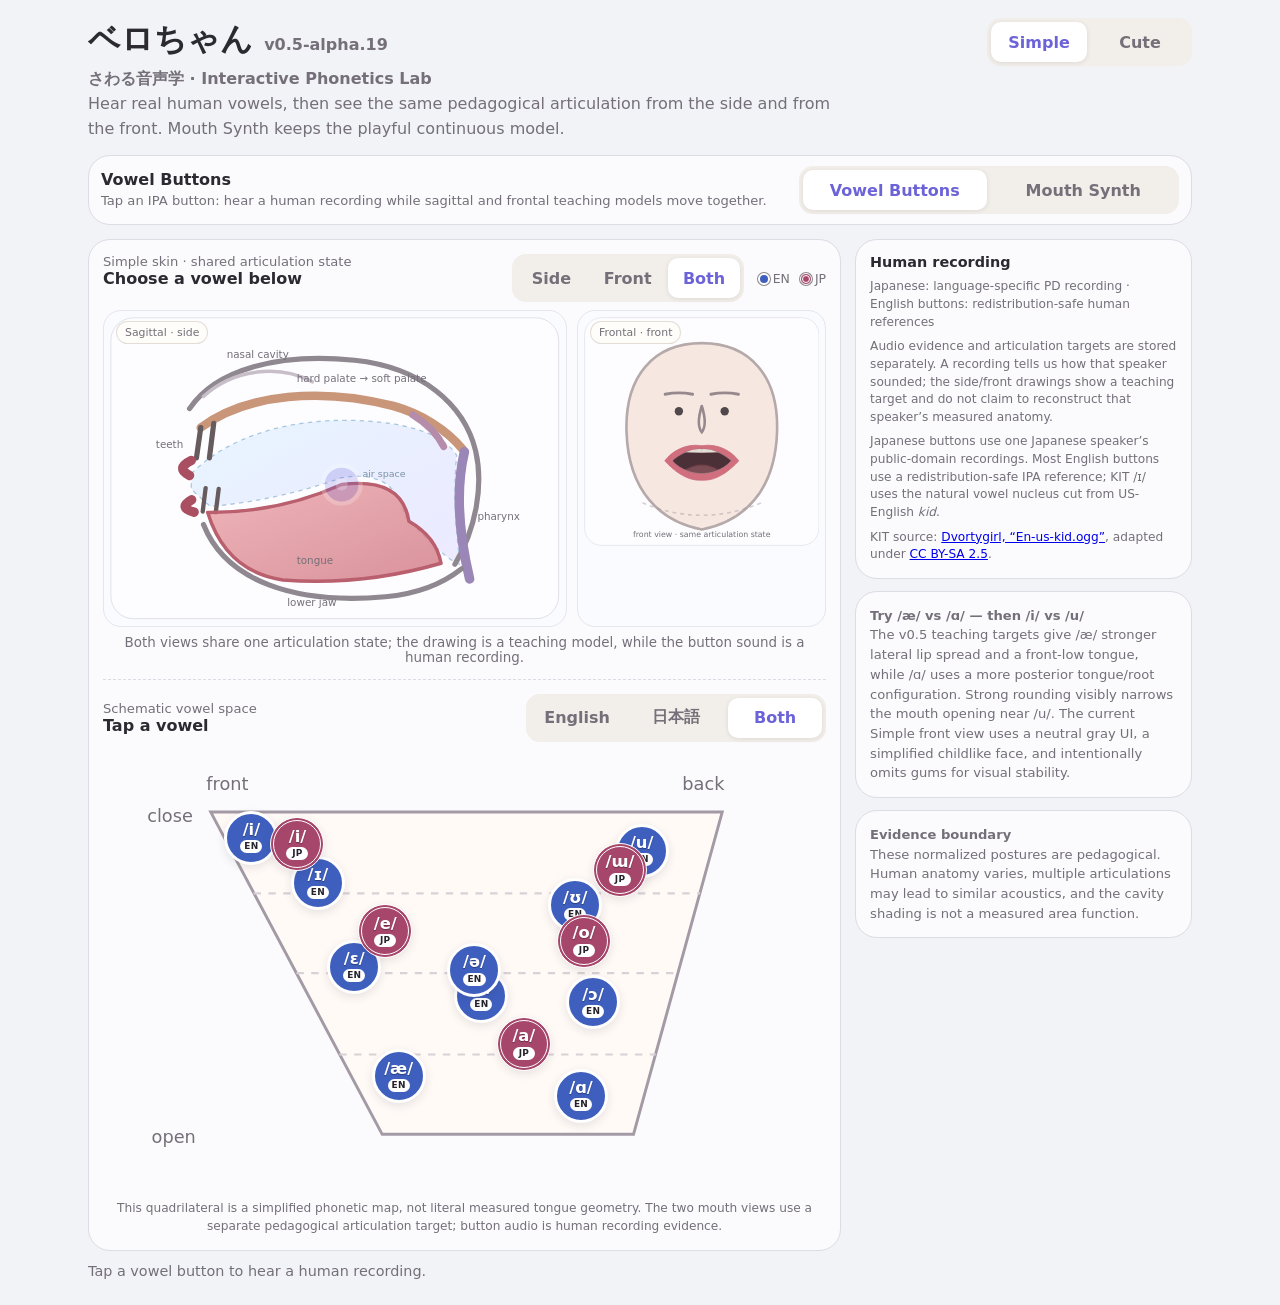
==== commit 4649e2a7: "fix(bero-chan): load accessible vowel-map styling" ====
--- a/articulation-lab/index.html
+++ b/articulation-lab/index.html
@@ -8,6 +8,7 @@
   <meta name="description" content="ベロちゃん — さわる音声学。母音の音と調音を横・正面から触って学べる Interactive Phonetics Lab。" />
   <title>ベロちゃん — さわる音声学 | Interactive Phonetics Lab v0.5-alpha.19</title>
   <link rel="stylesheet" href="styles/base.css" />
+  <link rel="stylesheet" href="styles/vowel-accessibility.css" />
 </head>
 <body>
   <main class="app">
--- a/articulation-lab/styles/base.css
+++ b/articulation-lab/styles/base.css
@@ -16,7 +16,7 @@
 .tutor-hair,.tutor-face-details{display:none}.tutor-hair-back{fill:#2e2932;stroke:#211d25;stroke-width:3}.tutor-fringe{fill:#2e2932;stroke:#211d25;stroke-width:2;stroke-linejoin:round}.tutor-fringe-strand{fill:none;stroke:#211d25;stroke-width:6;stroke-linecap:round}.tutor-cheek{fill:#f29cac;opacity:.42}.tutor-smile-eye{fill:none;stroke:#51404a;stroke-width:5;stroke-linecap:round}
 .frontal-stage[data-skin="cute"] .tutor-hair,.frontal-stage[data-skin="cute"] .tutor-face-details{display:inline}.frontal-stage[data-skin="cute"] .frontal-face{fill:#f3d8c7;fill-opacity:1;stroke:#a87572;stroke-width:4}.frontal-stage[data-skin="cute"] .frontal-eye{display:none}.frontal-stage[data-skin="cute"] .frontal-brow{stroke:#4a3a42;stroke-width:7;stroke-linecap:round}.frontal-stage[data-skin="cute"] .frontal-nose{stroke:#a87572;stroke-width:3.6}.frontal-stage[data-skin="cute"] .frontal-lip{fill:none;stroke:#e4603c;stroke-width:8;stroke-linejoin:round}.frontal-stage[data-skin="cute"] .frontal-inner-lip{display:none}.frontal-stage[data-skin="cute"] .frontal-mouth-opening{stroke:#562f35;stroke-width:.8}.frontal-stage[data-skin="cute"] .frontal-jaw-guide{stroke:#a87572;opacity:.26}
 .drag-hint{margin-top:8px;text-align:center;color:var(--muted);font-size:.84rem}.approx-ipa{margin-top:10px;border:1px solid #d9d4f3;background:#f7f5ff;border-radius:16px;padding:10px 12px;display:flex;align-items:center;justify-content:space-between;gap:12px}.approx-ipa-copy{min-width:0}.approx-ipa-copy span{display:block;color:var(--muted);font-size:.74rem}.approx-ipa-copy small{display:block;margin-top:2px;color:var(--muted);font-size:.69rem;line-height:1.35}.approx-ipa strong{font-size:1.45rem;line-height:1;color:#4d45b5;white-space:nowrap}.approx-ipa strong.sounding{animation:ipa-breathe 1.2s ease-in-out infinite}.readouts{display:grid;grid-template-columns:repeat(3,1fr);gap:8px;margin-top:8px}.readout{border:1px solid var(--border);border-radius:14px;padding:9px;text-align:center;background:white}.readout span{display:block;color:var(--muted);font-size:.75rem}.readout strong{display:block;margin-top:2px}.side{display:flex;flex-direction:column;gap:12px}.section-title{font-size:.9rem;font-weight:800;margin-bottom:8px}.segmented{display:grid;gap:5px;background:#f2eee9;padding:4px;border-radius:14px}.segmented.two{grid-template-columns:1fr 1fr}.segmented.three{grid-template-columns:repeat(3,1fr)}.segmented button{min-height:40px;border:0;border-radius:10px;background:transparent;color:var(--muted);cursor:pointer;font-weight:700;padding:4px 7px}.segmented button.selected{background:#fff;color:var(--accent);box-shadow:0 1px 5px rgba(50,43,55,.10)}.select-label{font-size:.8rem;color:var(--muted);display:block;margin-bottom:5px}.voice-select{width:100%;min-height:44px;border:1px solid var(--border);border-radius:13px;background:white;color:var(--text);padding:0 10px}.control{display:block;margin:12px 0}.control-row{display:flex;justify-content:space-between;gap:8px;font-size:.88rem}.control-row span:last-child{color:var(--muted)}input[type=range]{width:100%;margin-top:8px;accent-color:var(--accent);min-height:28px}.note{font-size:.82rem;line-height:1.5;color:var(--muted)}.mini-note{font-size:.76rem;line-height:1.45;color:var(--muted);margin:7px 0 0}.status{margin-top:12px;min-height:24px;color:var(--muted);font-size:.9rem}.model-tag{display:inline-block;margin-top:8px;border-radius:999px;background:#f0ece7;padding:5px 8px;font-size:.74rem;color:#625d64}
-.vowel-map-section{margin-top:14px;padding-top:14px;border-top:1px dashed var(--border)}.map-head{display:flex;align-items:center;justify-content:space-between;gap:12px;margin-bottom:8px}.language-tabs{min-width:300px}.vowel-map-wrap{position:relative;max-width:680px;margin:4px auto 0}.vowel-map-svg{display:block;width:100%;height:auto}.quad-outline{fill:#fffaf6;stroke:#a49aa5;stroke-width:2}.quad-grid{fill:none;stroke:#d9d1d7;stroke-width:1.5;stroke-dasharray:5 5}.quad-label{font-size:12px;fill:var(--muted)}.vowel-button-layer{position:absolute;inset:0;pointer-events:none}.vowel-map-btn{position:absolute;transform:translate(-50%,-50%);pointer-events:auto;width:54px;height:54px;border-radius:999px;border:2px solid rgba(255,255,255,.92);color:#fff;font-weight:850;display:flex;flex-direction:column;align-items:center;justify-content:center;line-height:1;padding:2px;box-shadow:0 3px 10px rgba(40,35,50,.11);cursor:pointer;opacity:.52;transition:transform .12s ease,opacity .12s ease,box-shadow .12s ease}.vowel-map-btn span{font-size:1.02rem}.vowel-map-btn small{font-size:.52rem;margin-top:2px}.map-english{background:var(--en)}.map-japanese{background:var(--jp)}.vowel-map-btn:hover,.vowel-map-btn:focus-visible{opacity:.82}.vowel-map-btn.selected{opacity:.84;transform:translate(-50%,-50%) scale(1.12);box-shadow:0 0 0 3px rgba(255,255,255,.95),0 4px 14px rgba(40,35,50,.18)}.vowel-map-btn.sounding{animation:vowel-pop .5s ease}.map-note{text-align:center}
+.vowel-map-section{margin-top:14px;padding-top:14px;border-top:1px dashed var(--border)}.map-head{display:flex;align-items:center;justify-content:space-between;gap:12px;margin-bottom:8px}.language-tabs{min-width:300px}.vowel-map-wrap{position:relative;max-width:680px;margin:4px auto 0}.vowel-map-svg{display:block;width:100%;height:auto}.quad-outline{fill:#fffaf6;stroke:#a49aa5;stroke-width:2}.quad-grid{fill:none;stroke:#d9d1d7;stroke-width:1.5;stroke-dasharray:5 5}.quad-label{font-size:12px;fill:var(--muted)}.vowel-button-layer{position:absolute;inset:0;pointer-events:none}.vowel-map-btn{position:absolute;z-index:1;transform:translate(-50%,-50%);pointer-events:auto;width:54px;height:54px;border-radius:999px;border:2px solid rgba(255,255,255,.92);color:#fff;font-weight:850;display:flex;flex-direction:column;align-items:center;justify-content:center;line-height:1;padding:2px;box-shadow:0 3px 10px rgba(40,35,50,.11);cursor:pointer;opacity:.52;transition:transform .12s ease,opacity .12s ease,box-shadow .12s ease}.vowel-map-btn span{font-size:1.02rem}.vowel-map-btn small{font-size:.52rem;margin-top:2px}.map-english{background:var(--en)}.map-japanese{background:var(--jp)}.vowel-map-btn:hover,.vowel-map-btn:focus-visible{z-index:2;opacity:.82}.vowel-map-btn.selected{z-index:3;opacity:.84;transform:translate(-50%,-50%) scale(1.12);box-shadow:0 0 0 3px rgba(255,255,255,.95),0 4px 14px rgba(40,35,50,.18)}.vowel-map-btn.sounding{animation:vowel-pop .5s ease}.map-note{text-align:center}
 @keyframes vowel-pop{0%{transform:translate(-50%,-50%) scale(1)}24%{transform:translate(-50%,-50%) scale(1.24)}100%{transform:translate(-50%,-50%) scale(1.12)}}
 @keyframes ipa-breathe{0%,100%{transform:scale(1);opacity:.92}50%{transform:scale(1.05);opacity:1}}
 body[data-play-mode="buttons"] .synth-only{display:none!important}body[data-play-mode="synth"] .buttons-only{display:none!important}
--- a/articulation-lab/styles/vowel-accessibility.css
+++ b/articulation-lab/styles/vowel-accessibility.css
@@ -0,0 +1,96 @@
+:root {
+  --en:#3f5fbf;
+  --jp:#a6466b;
+}
+
+.dot{
+  width:12px;
+  height:12px;
+  vertical-align:-2px;
+  box-shadow:0 0 0 1px rgba(44,42,49,.55);
+}
+.dot.en{border:2px solid #fff}
+.dot.jp{border:3px double #fff}
+
+.vowel-map-btn{
+  opacity:1;
+  border:3px solid #fff;
+  color:#fff;
+  text-shadow:0 1px 1px rgba(0,0,0,.35);
+  transition:transform .12s ease,box-shadow .12s ease,filter .12s ease;
+  forced-color-adjust:auto;
+}
+.vowel-map-btn small{
+  margin-top:2px;
+  padding:2px 4px;
+  min-width:22px;
+  border-radius:999px;
+  background:#fff;
+  color:#24222a;
+  font-size:.56rem;
+  font-weight:900;
+  line-height:1;
+  letter-spacing:.03em;
+  text-shadow:none;
+}
+.map-english{
+  background:var(--en);
+  border-style:solid;
+}
+.map-japanese{
+  background:var(--jp);
+  border:4px double #fff;
+}
+.vowel-map-btn:hover{
+  z-index:2;
+  opacity:1;
+  filter:brightness(1.07);
+}
+.vowel-map-btn:focus-visible{
+  z-index:4;
+  opacity:1;
+  outline:4px solid var(--text);
+  outline-offset:4px;
+  filter:brightness(1.07);
+}
+.vowel-map-btn.selected{
+  z-index:3;
+  opacity:1;
+  transform:translate(-50%,-50%) scale(1.12);
+  outline:3px solid var(--text);
+  outline-offset:3px;
+  box-shadow:0 5px 15px rgba(40,35,50,.26);
+}
+.vowel-map-btn.selected:focus-visible{
+  outline-width:4px;
+  outline-offset:4px;
+}
+
+@media(max-width:760px){
+  .vowel-map-btn small{
+    min-width:20px;
+    padding:2px 3px;
+    font-size:.52rem;
+  }
+}
+
+@media(forced-colors:active){
+  .vowel-map-btn,
+  .map-english,
+  .map-japanese{
+    background:ButtonFace;
+    color:ButtonText;
+    text-shadow:none;
+  }
+  .vowel-map-btn small{
+    background:Canvas;
+    color:CanvasText;
+    border:1px solid CanvasText;
+  }
+  .map-english{border:3px solid ButtonText}
+  .map-japanese{border:4px double ButtonText}
+  .vowel-map-btn.selected,
+  .vowel-map-btn:focus-visible{
+    outline-color:Highlight;
+  }
+}
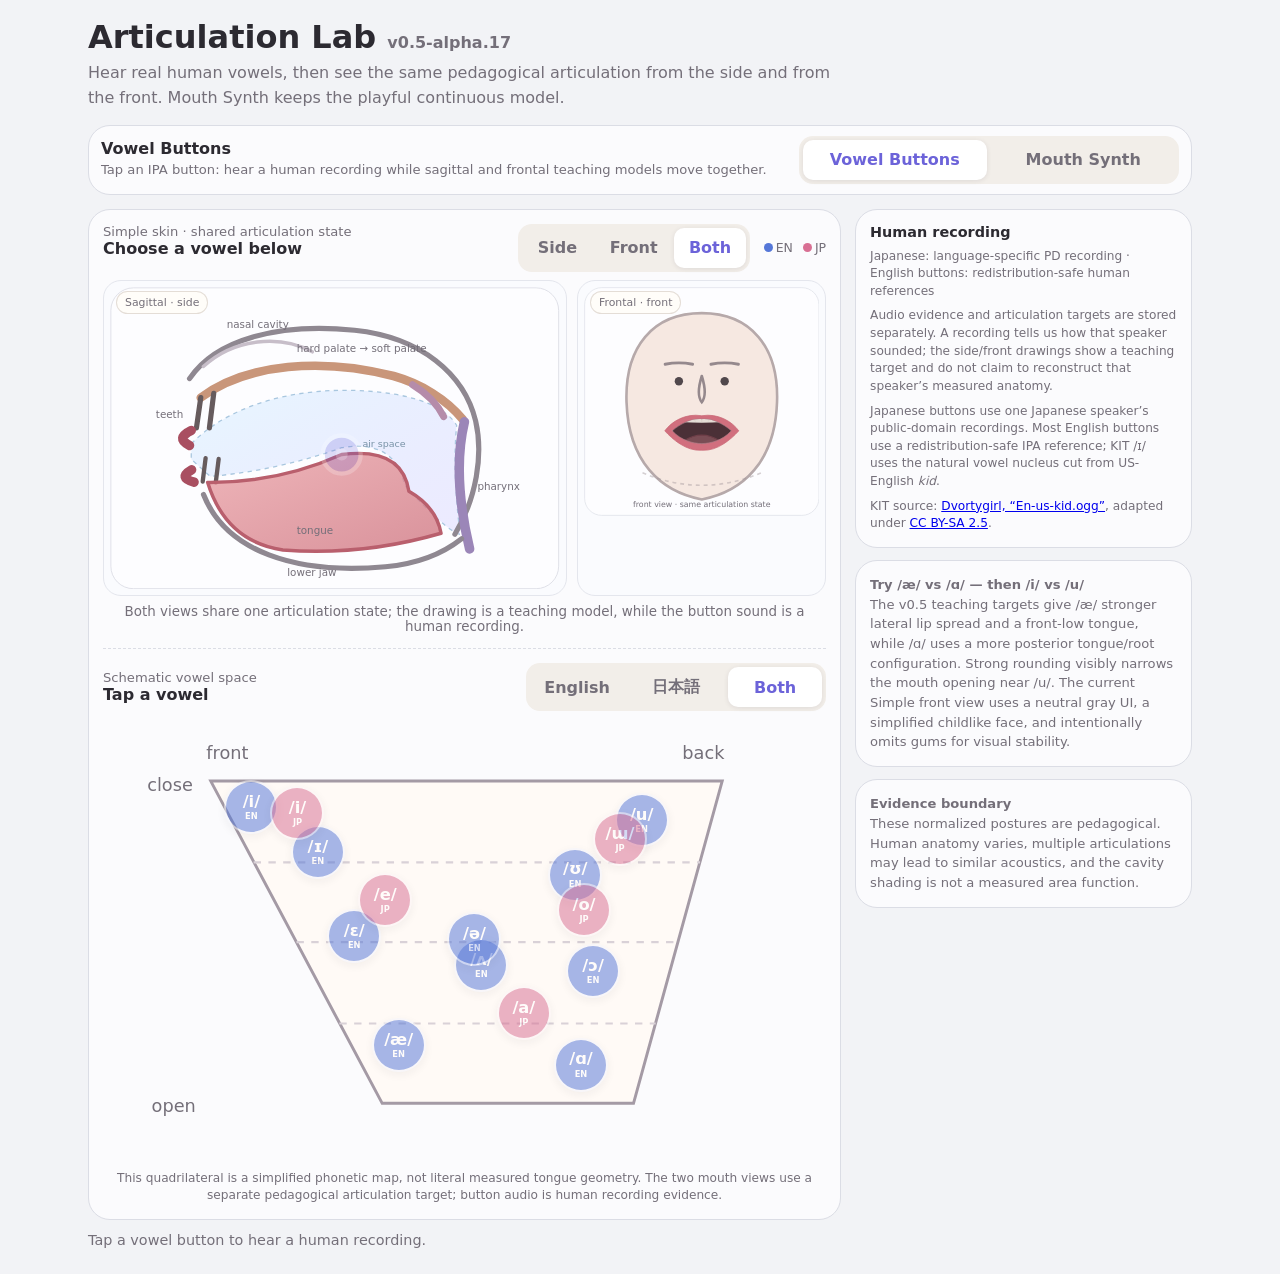
==== commit fff0e1af: "Merge 496328777912832ed92918077a009c489db3a195 into ff9f5c1f06dd3624de2aa193f8f2546049a9aafb" ====
--- a/articulation-lab/index.html
+++ b/articulation-lab/index.html
@@ -4,26 +4,17 @@
   <meta charset="utf-8" />
   <meta name="viewport" content="width=device-width,initial-scale=1" />
   <meta name="color-scheme" content="light" />
-  <meta name="application-name" content="ベロちゃん" />
-  <meta name="description" content="ベロちゃん — さわる音声学。母音の音と調音を横・正面から触って学べる Interactive Phonetics Lab。" />
-  <title>ベロちゃん — さわる音声学 | Interactive Phonetics Lab v0.5-alpha.19</title>
+  <title>Articulation Lab v0.5-alpha.17</title>
   <link rel="stylesheet" href="styles/base.css" />
-  <link rel="stylesheet" href="styles/vowel-accessibility.css" />
 </head>
 <body>
   <main class="app">
     <header class="hero">
       <div>
-        <h1>ベロちゃん <small>v0.5-alpha.19</small></h1>
-        <p><strong>さわる音声学 · Interactive Phonetics Lab</strong><br />Hear real human vowels, then see the same pedagogical articulation from the side and from the front. Mouth Synth keeps the playful continuous model.</p>
+        <h1>Articulation Lab <small>v0.5-alpha.17</small></h1>
+        <p>Hear real human vowels, then see the same pedagogical articulation from the side and from the front. Mouth Synth keeps the playful continuous model.</p>
       </div>
-      <div class="hero-actions">
-        <div class="segmented two skin-tabs" aria-label="Character skin">
-          <button type="button" class="selected" data-skin-mode="simple" aria-pressed="true">Simple</button>
-          <button type="button" data-skin-mode="cute" aria-pressed="false">Cute</button>
-        </div>
-        <button id="voiceButton" class="voice synth-only" type="button">VOICE ON</button>
-      </div>
+      <button id="voiceButton" class="voice synth-only" type="button">VOICE ON</button>
     </header>
 
     <section class="mode-switch panel compact-panel" aria-label="Play mode">
@@ -41,7 +32,7 @@
       <section class="panel stage-panel">
         <div class="stage-head">
           <div>
-            <div id="skinDescription" class="eyebrow">Simple skin · shared articulation state</div>
+            <div class="eyebrow">Simple skin · shared articulation state</div>
             <strong id="selectedVowel">Choose a vowel below</strong>
           </div>
           <div class="stage-tools">
--- a/articulation-lab/styles/base.css
+++ b/articulation-lab/styles/base.css
@@ -6,21 +6,18 @@
 }
 *{box-sizing:border-box} body{margin:0;background:var(--bg);color:var(--text);font-family:ui-rounded,"Hiragino Maru Gothic ProN","Yu Gothic",system-ui,sans-serif}
 button,input,select{font:inherit} button{touch-action:manipulation}.app{max-width:1140px;margin:0 auto;padding:18px}
-.hero{display:flex;align-items:flex-start;justify-content:space-between;gap:18px;margin-bottom:14px}.hero h1{font-size:clamp(1.35rem,4vw,2rem);margin:0 0 5px}.hero h1 small{font-size:.5em;color:var(--muted)}.hero p{margin:0;color:var(--muted);max-width:760px;line-height:1.55}.hero-actions{display:flex;align-items:center;justify-content:flex-end;gap:10px;flex-wrap:wrap}.skin-tabs{width:205px;flex:0 0 auto}
+.hero{display:flex;align-items:flex-start;justify-content:space-between;gap:18px;margin-bottom:14px}.hero h1{font-size:clamp(1.35rem,4vw,2rem);margin:0 0 5px}.hero h1 small{font-size:.5em;color:var(--muted)}.hero p{margin:0;color:var(--muted);max-width:760px;line-height:1.55}
 .voice{min-height:48px;border:0;border-radius:16px;padding:0 18px;background:var(--accent);color:white;font-weight:800;cursor:pointer;box-shadow:0 5px 0 rgba(53,46,120,.16)}.voice.active{background:#d45d76}
 .panel{background:var(--panel);border:1px solid var(--border);border-radius:22px;padding:14px}.compact-panel{padding:10px 12px}.mode-switch{display:flex;align-items:center;justify-content:space-between;gap:14px;margin-bottom:14px}.mode-copy{min-width:0}.mode-copy strong{display:block}.mode-copy span{display:block;margin-top:3px;color:var(--muted);font-size:.82rem;line-height:1.4}.mode-tabs{min-width:310px;max-width:380px;width:38%}
 .layout{display:grid;grid-template-columns:minmax(0,1.52fr) minmax(280px,.68fr);gap:14px}.stage-head{display:flex;justify-content:space-between;gap:12px;align-items:flex-start;margin-bottom:8px}.stage-tools{display:flex;align-items:center;justify-content:flex-end;gap:8px;flex-wrap:wrap}.view-tabs{min-width:232px}.eyebrow{color:var(--muted);font-size:.82rem}.legend{font-size:.78rem;color:var(--muted);white-space:nowrap}.dot{display:inline-block;width:9px;height:9px;border-radius:99px;margin:0 3px 0 6px}.dot.en{background:var(--en)}.dot.jp{background:var(--jp)}
 .visual-stage-grid{display:grid;grid-template-columns:minmax(0,1.3fr) minmax(210px,.7fr);gap:10px;align-items:stretch}.view-card{position:relative;min-width:0;border:1px solid #e4e6ed;border-radius:18px;background:#fafbfe;padding:6px;overflow:hidden}.view-label{position:absolute;z-index:3;top:10px;left:12px;border-radius:999px;background:rgba(255,253,249,.88);backdrop-filter:blur(3px);padding:4px 8px;font-size:.68rem;color:var(--muted);border:1px solid rgba(222,214,207,.8)}
 #mouthMount,#frontalMount{width:100%}.mouth-stage{position:relative;width:100%}.mouth-svg{width:100%;height:auto;display:block;touch-action:none}.cavity-bg{fill:#fdfdff;stroke:var(--border)}.cavity-air{fill:url(#airGlow);stroke:#a9c7df;stroke-width:1.5;stroke-dasharray:5 5}.air-label{font-size:11px;fill:#7993a7}.face-line,.jaw-line{fill:none;stroke:#8f8891;stroke-width:6;stroke-linecap:round}.palate-line{fill:none;stroke:var(--palate);stroke-width:10;stroke-linecap:round}.nasal-line{fill:none;stroke:#c7bec9;stroke-width:4;stroke-linecap:round}.teeth-line{fill:none;stroke:#665b5d;stroke-width:6;stroke-linecap:round}.lower-teeth{stroke-width:5}.lip-line{fill:none;stroke:var(--lip);stroke-width:11;stroke-linecap:round}.pharynx-line{fill:none;stroke:var(--airway);stroke-width:11;stroke-linecap:round}.velum-line{fill:none;stroke:#b58caa;stroke-width:8;stroke-linecap:round}.tongue-shape{fill:url(#tongueGlow);fill-opacity:.78;stroke:var(--tongue-edge);stroke-width:4;stroke-linejoin:round}.tongue-handle{fill:var(--accent);stroke:white;stroke-width:5;cursor:default;opacity:.22;transition:opacity .15s ease}.tongue-handle-dot{fill:white;opacity:.22;transition:opacity .15s ease}.mouth-interactive .tongue-handle{cursor:grab;opacity:1}.mouth-interactive .tongue-handle-dot{opacity:1}.mouth-interactive .tongue-handle:active{cursor:grabbing}.tongue-handle:focus{outline:none;stroke:#332c83;stroke-width:7}.anatomy-label{font-size:12px;fill:var(--muted)}
 .frontal-face{fill:var(--skin);fill-opacity:.58;stroke:#b6a9aa;stroke-width:4}.frontal-brow{fill:none;stroke:#95898d;stroke-width:4.4;stroke-linecap:round}.frontal-eye{fill:#51484c;stroke:none}.frontal-nose{fill:none;stroke:#95898d;stroke-width:4;stroke-linecap:round}.frontal-lip{fill:#d06b7a;fill-opacity:.96;stroke:#c86473;stroke-width:1.05;stroke-linejoin:round}.frontal-mouth-opening{fill:var(--mouth);stroke:#3b272d;stroke-width:.45}.frontal-inner-lip{fill:none;stroke:#f2c6ce;stroke-width:1.0;stroke-linejoin:round;stroke-linecap:round;opacity:.45}.frontal-teeth{fill:var(--teeth);stroke:none}.frontal-teeth.lower{fill:#f4ece2}.frontal-tooth-separators{fill:none;stroke:#c9bcb1;stroke-width:1}.frontal-tongue{fill:var(--tongue);stroke:var(--tongue-edge);stroke-width:1.8;transition:opacity .12s ease}.frontal-jaw-guide{fill:none;stroke:#9e9296;stroke-width:2.5;stroke-dasharray:6 6;opacity:.42}.frontal-stage[data-rounded="true"] .frontal-inner-lip{opacity:.46}.frontal-stage[data-strong-rounded="true"] .frontal-inner-lip{opacity:.38}.frontal-stage[data-spread="true"] .frontal-mouth-opening{stroke-width:.62}
-.tutor-hair,.tutor-face-details{display:none}.tutor-hair-back{fill:#2e2932;stroke:#211d25;stroke-width:3}.tutor-fringe{fill:#2e2932;stroke:#211d25;stroke-width:2;stroke-linejoin:round}.tutor-fringe-strand{fill:none;stroke:#211d25;stroke-width:6;stroke-linecap:round}.tutor-cheek{fill:#f29cac;opacity:.42}.tutor-smile-eye{fill:none;stroke:#51404a;stroke-width:5;stroke-linecap:round}
-.frontal-stage[data-skin="cute"] .tutor-hair,.frontal-stage[data-skin="cute"] .tutor-face-details{display:inline}.frontal-stage[data-skin="cute"] .frontal-face{fill:#f3d8c7;fill-opacity:1;stroke:#a87572;stroke-width:4}.frontal-stage[data-skin="cute"] .frontal-eye{display:none}.frontal-stage[data-skin="cute"] .frontal-brow{stroke:#4a3a42;stroke-width:7;stroke-linecap:round}.frontal-stage[data-skin="cute"] .frontal-nose{stroke:#a87572;stroke-width:3.6}.frontal-stage[data-skin="cute"] .frontal-lip{fill:none;stroke:#e4603c;stroke-width:8;stroke-linejoin:round}.frontal-stage[data-skin="cute"] .frontal-inner-lip{display:none}.frontal-stage[data-skin="cute"] .frontal-mouth-opening{stroke:#562f35;stroke-width:.8}.frontal-stage[data-skin="cute"] .frontal-jaw-guide{stroke:#a87572;opacity:.26}
 .drag-hint{margin-top:8px;text-align:center;color:var(--muted);font-size:.84rem}.approx-ipa{margin-top:10px;border:1px solid #d9d4f3;background:#f7f5ff;border-radius:16px;padding:10px 12px;display:flex;align-items:center;justify-content:space-between;gap:12px}.approx-ipa-copy{min-width:0}.approx-ipa-copy span{display:block;color:var(--muted);font-size:.74rem}.approx-ipa-copy small{display:block;margin-top:2px;color:var(--muted);font-size:.69rem;line-height:1.35}.approx-ipa strong{font-size:1.45rem;line-height:1;color:#4d45b5;white-space:nowrap}.approx-ipa strong.sounding{animation:ipa-breathe 1.2s ease-in-out infinite}.readouts{display:grid;grid-template-columns:repeat(3,1fr);gap:8px;margin-top:8px}.readout{border:1px solid var(--border);border-radius:14px;padding:9px;text-align:center;background:white}.readout span{display:block;color:var(--muted);font-size:.75rem}.readout strong{display:block;margin-top:2px}.side{display:flex;flex-direction:column;gap:12px}.section-title{font-size:.9rem;font-weight:800;margin-bottom:8px}.segmented{display:grid;gap:5px;background:#f2eee9;padding:4px;border-radius:14px}.segmented.two{grid-template-columns:1fr 1fr}.segmented.three{grid-template-columns:repeat(3,1fr)}.segmented button{min-height:40px;border:0;border-radius:10px;background:transparent;color:var(--muted);cursor:pointer;font-weight:700;padding:4px 7px}.segmented button.selected{background:#fff;color:var(--accent);box-shadow:0 1px 5px rgba(50,43,55,.10)}.select-label{font-size:.8rem;color:var(--muted);display:block;margin-bottom:5px}.voice-select{width:100%;min-height:44px;border:1px solid var(--border);border-radius:13px;background:white;color:var(--text);padding:0 10px}.control{display:block;margin:12px 0}.control-row{display:flex;justify-content:space-between;gap:8px;font-size:.88rem}.control-row span:last-child{color:var(--muted)}input[type=range]{width:100%;margin-top:8px;accent-color:var(--accent);min-height:28px}.note{font-size:.82rem;line-height:1.5;color:var(--muted)}.mini-note{font-size:.76rem;line-height:1.45;color:var(--muted);margin:7px 0 0}.status{margin-top:12px;min-height:24px;color:var(--muted);font-size:.9rem}.model-tag{display:inline-block;margin-top:8px;border-radius:999px;background:#f0ece7;padding:5px 8px;font-size:.74rem;color:#625d64}
-.vowel-map-section{margin-top:14px;padding-top:14px;border-top:1px dashed var(--border)}.map-head{display:flex;align-items:center;justify-content:space-between;gap:12px;margin-bottom:8px}.language-tabs{min-width:300px}.vowel-map-wrap{position:relative;max-width:680px;margin:4px auto 0}.vowel-map-svg{display:block;width:100%;height:auto}.quad-outline{fill:#fffaf6;stroke:#a49aa5;stroke-width:2}.quad-grid{fill:none;stroke:#d9d1d7;stroke-width:1.5;stroke-dasharray:5 5}.quad-label{font-size:12px;fill:var(--muted)}.vowel-button-layer{position:absolute;inset:0;pointer-events:none}.vowel-map-btn{position:absolute;z-index:1;transform:translate(-50%,-50%);pointer-events:auto;width:54px;height:54px;border-radius:999px;border:2px solid rgba(255,255,255,.92);color:#fff;font-weight:850;display:flex;flex-direction:column;align-items:center;justify-content:center;line-height:1;padding:2px;box-shadow:0 3px 10px rgba(40,35,50,.11);cursor:pointer;opacity:.52;transition:transform .12s ease,opacity .12s ease,box-shadow .12s ease}.vowel-map-btn span{font-size:1.02rem}.vowel-map-btn small{font-size:.52rem;margin-top:2px}.map-english{background:var(--en)}.map-japanese{background:var(--jp)}.vowel-map-btn:hover,.vowel-map-btn:focus-visible{z-index:2;opacity:.82}.vowel-map-btn.selected{z-index:3;opacity:.84;transform:translate(-50%,-50%) scale(1.12);box-shadow:0 0 0 3px rgba(255,255,255,.95),0 4px 14px rgba(40,35,50,.18)}.vowel-map-btn.sounding{animation:vowel-pop .5s ease}.map-note{text-align:center}
+.vowel-map-section{margin-top:14px;padding-top:14px;border-top:1px dashed var(--border)}.map-head{display:flex;align-items:center;justify-content:space-between;gap:12px;margin-bottom:8px}.language-tabs{min-width:300px}.vowel-map-wrap{position:relative;max-width:680px;margin:4px auto 0}.vowel-map-svg{display:block;width:100%;height:auto}.quad-outline{fill:#fffaf6;stroke:#a49aa5;stroke-width:2}.quad-grid{fill:none;stroke:#d9d1d7;stroke-width:1.5;stroke-dasharray:5 5}.quad-label{font-size:12px;fill:var(--muted)}.vowel-button-layer{position:absolute;inset:0;pointer-events:none}.vowel-map-btn{position:absolute;transform:translate(-50%,-50%);pointer-events:auto;width:54px;height:54px;border-radius:999px;border:2px solid rgba(255,255,255,.92);color:#fff;font-weight:850;display:flex;flex-direction:column;align-items:center;justify-content:center;line-height:1;padding:2px;box-shadow:0 3px 10px rgba(40,35,50,.11);cursor:pointer;opacity:.52;transition:transform .12s ease,opacity .12s ease,box-shadow .12s ease}.vowel-map-btn span{font-size:1.02rem}.vowel-map-btn small{font-size:.52rem;margin-top:2px}.map-english{background:var(--en)}.map-japanese{background:var(--jp)}.vowel-map-btn:hover,.vowel-map-btn:focus-visible{opacity:.82}.vowel-map-btn.selected{opacity:.84;transform:translate(-50%,-50%) scale(1.12);box-shadow:0 0 0 3px rgba(255,255,255,.95),0 4px 14px rgba(40,35,50,.18)}.vowel-map-btn.sounding{animation:vowel-pop .5s ease}.map-note{text-align:center}
 @keyframes vowel-pop{0%{transform:translate(-50%,-50%) scale(1)}24%{transform:translate(-50%,-50%) scale(1.24)}100%{transform:translate(-50%,-50%) scale(1.12)}}
 @keyframes ipa-breathe{0%,100%{transform:scale(1);opacity:.92}50%{transform:scale(1.05);opacity:1}}
 body[data-play-mode="buttons"] .synth-only{display:none!important}body[data-play-mode="synth"] .buttons-only{display:none!important}
 body[data-view-mode="sagittal"] .frontal-view-card{display:none}body[data-view-mode="sagittal"] .visual-stage-grid{grid-template-columns:1fr}body[data-view-mode="frontal"] .sagittal-view-card{display:none}body[data-view-mode="frontal"] .visual-stage-grid{grid-template-columns:minmax(220px,520px);justify-content:center}
-body[data-skin="cute"]{--bg:#fff6ef;--panel:#fffdf9;--card:#fff8f1;--text:#573c45;--muted:#8b6a72;--border:#f2cfbc;--accent:#e4603c;--accent-soft:#ffe7dd;--tongue:#f28ba0;--tongue-edge:#d65070;--palate:#f0a06e;--lip:#e4603c;--lip-fill:#ed7e91;--mouth:#56343d;--skin:#f3d8c7;--airway:#a986db;background:radial-gradient(circle at 8% 8%,rgba(255,195,146,.36),transparent 32%),radial-gradient(circle at 92% 16%,rgba(224,196,255,.34),transparent 35%),linear-gradient(145deg,#fff4e9,#fffafd 52%,#fff1e8);background-attachment:fixed}body[data-skin="cute"] .panel{box-shadow:0 5px 0 rgba(222,137,107,.10),0 12px 30px rgba(122,73,91,.05)}body[data-skin="cute"] .view-card{background:#fffdf8;border-color:#f5cdb7}body[data-skin="cute"] .cavity-bg{fill:#fffdf8;stroke:#f0cbb8}body[data-skin="cute"] .segmented{background:#f9e8de}body[data-skin="cute"] .voice{box-shadow:0 5px 0 rgba(151,54,77,.18)}body[data-skin="cute"] .vowel-map-section{border-top-color:#efc8b8}body[data-skin="cute"] .quad-outline{fill:#fff8ef;stroke:#b98f99}body[data-skin="cute"] .model-tag{background:#f8e9de}body[data-skin="cute"] .view-label{background:rgba(255,248,238,.9);border-color:#f0c8b2}body[data-skin="cute"] .skin-tabs button.selected::after{content:' ✨'}
-@media(max-width:760px){.app{padding:12px}.hero{flex-direction:column}.hero-actions{width:100%;justify-content:stretch}.skin-tabs{width:100%}.voice{width:100%}.layout{grid-template-columns:1fr}.mode-switch{align-items:stretch;flex-direction:column}.mode-tabs{width:100%;max-width:none;min-width:0}.stage-head{flex-direction:column;align-items:stretch}.stage-tools{justify-content:stretch}.view-tabs{width:100%;min-width:0}.legend{text-align:right}.visual-stage-grid{grid-template-columns:1fr}.map-head{align-items:stretch;flex-direction:column}.language-tabs{min-width:0;width:100%}.vowel-map-btn{width:46px;height:46px}.vowel-map-btn span{font-size:.88rem}.quad-label{font-size:11px}.approx-ipa{align-items:flex-start}.approx-ipa strong{font-size:1.3rem}}
+@media(max-width:760px){.app{padding:12px}.hero{flex-direction:column}.voice{width:100%}.layout{grid-template-columns:1fr}.mode-switch{align-items:stretch;flex-direction:column}.mode-tabs{width:100%;max-width:none;min-width:0}.stage-head{flex-direction:column;align-items:stretch}.stage-tools{justify-content:stretch}.view-tabs{width:100%;min-width:0}.legend{text-align:right}.visual-stage-grid{grid-template-columns:1fr}.map-head{align-items:stretch;flex-direction:column}.language-tabs{min-width:0;width:100%}.vowel-map-btn{width:46px;height:46px}.vowel-map-btn span{font-size:.88rem}.quad-label{font-size:11px}.approx-ipa{align-items:flex-start}.approx-ipa strong{font-size:1.3rem}}
 @media(prefers-reduced-motion:reduce){*{scroll-behavior:auto!important;transition:none!important;animation:none!important}}
